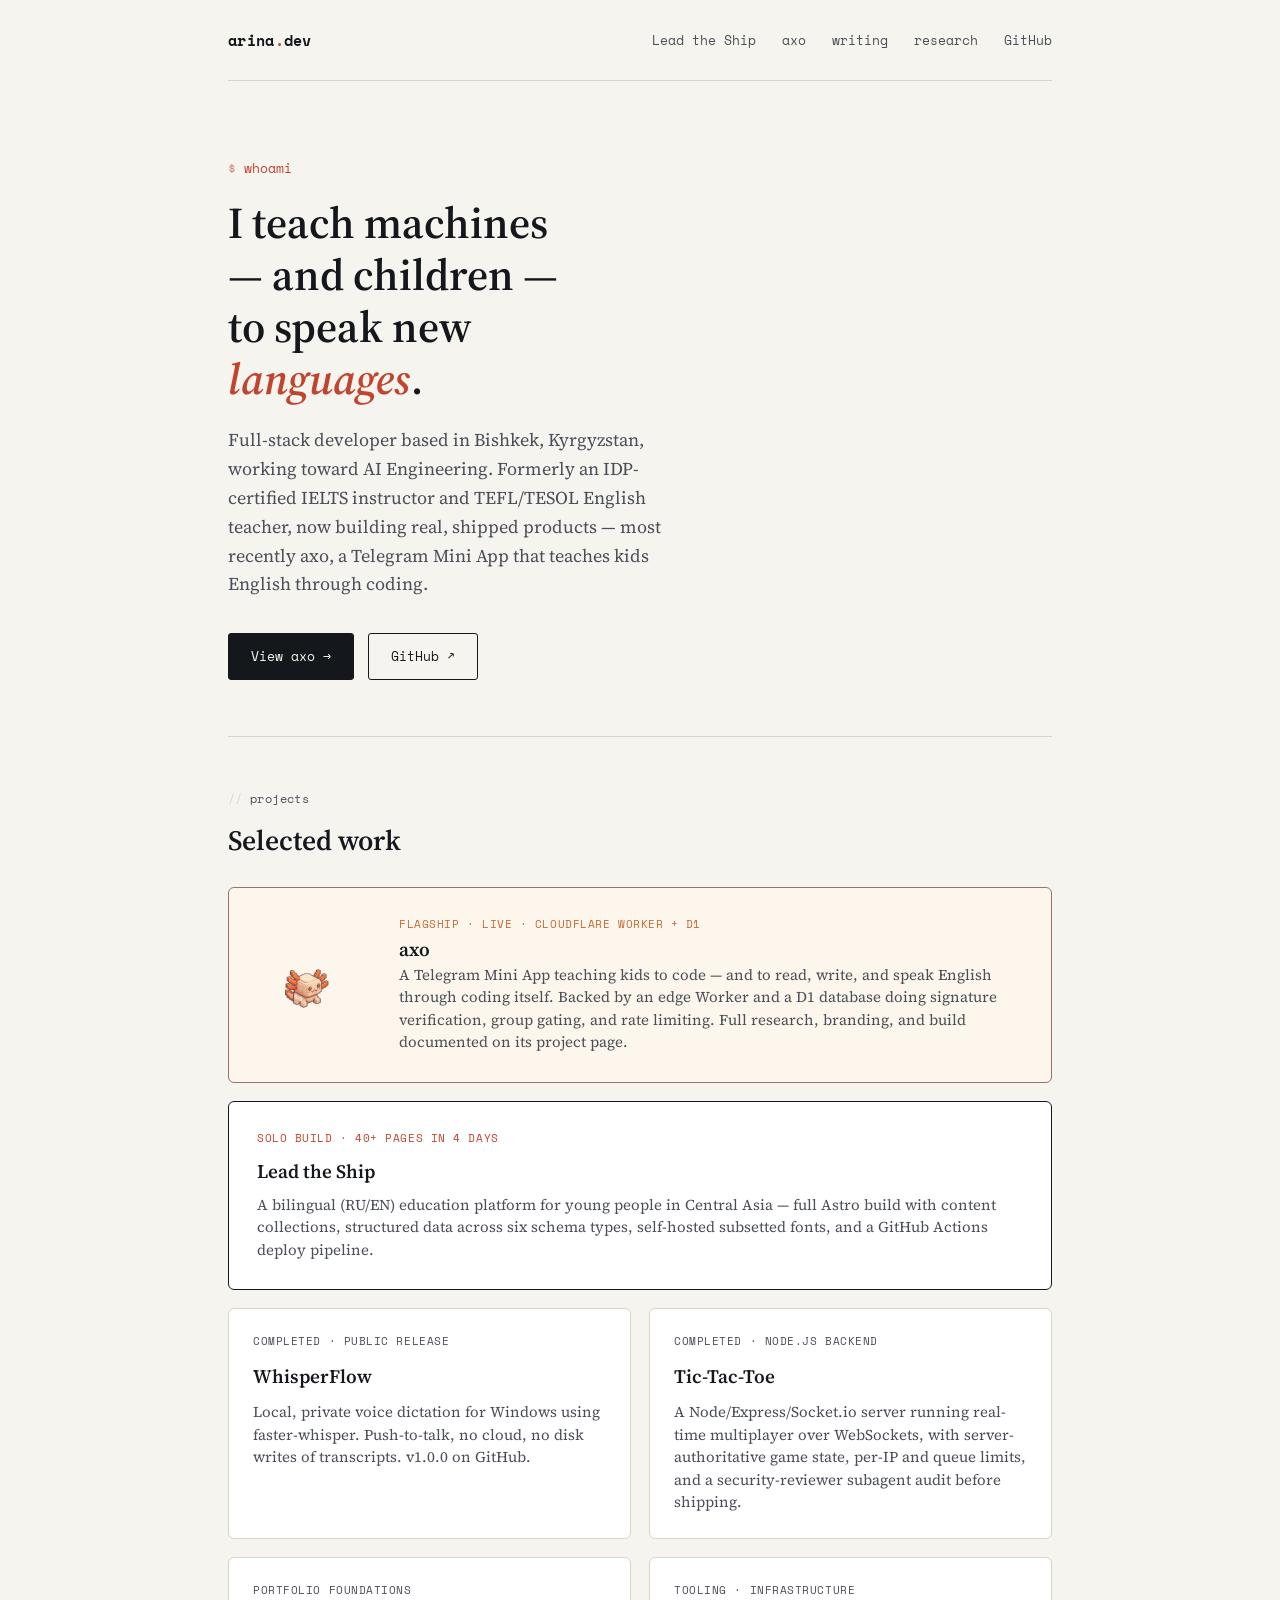
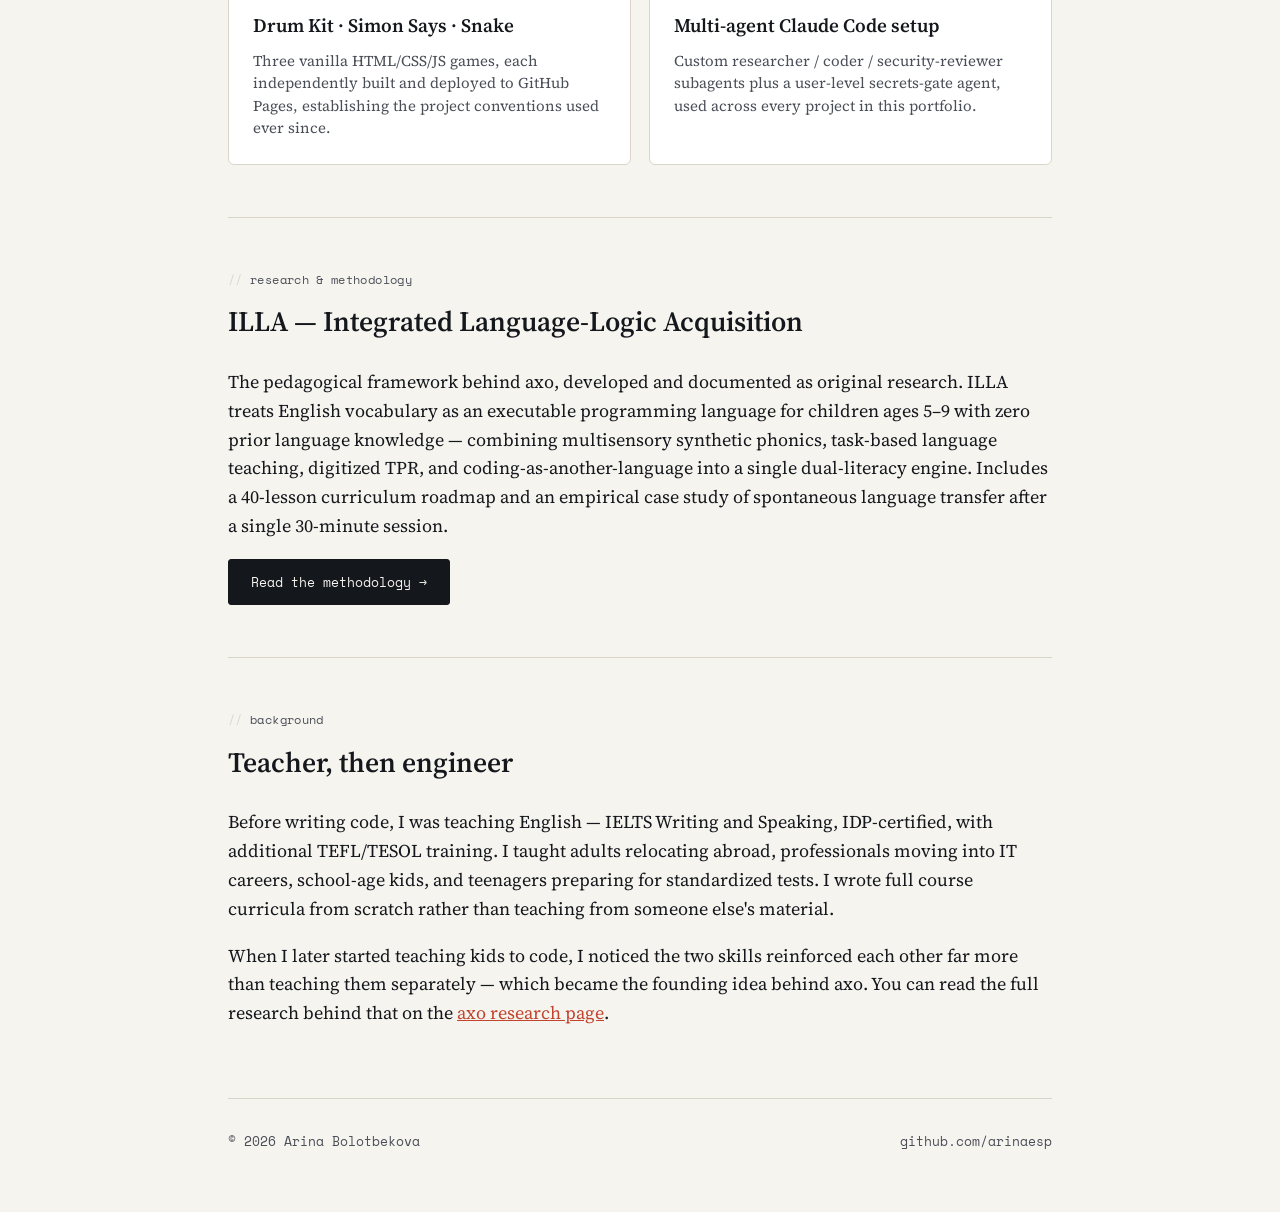
==== index.html @ 26394ae5 "Add ILLA Research & Methodology section and methodology page New methodology.html: combined ILLA fra" ====
<!DOCTYPE html>
<html lang="en">
<head>
<meta charset="UTF-8">
<meta name="viewport" content="width=device-width, initial-scale=1.0">
<title>Arina Bolotbekova — Full-Stack Developer</title>
<link rel="stylesheet" href="styles.css">
</head>
<body>

<div class="wrap">
  <nav class="nav">
    <a href="index.html" class="nav-mark">arina<span>.</span>dev</a>
    <div class="nav-links">
      <a href="leadtheship.html">Lead the Ship</a>
      <a href="axo.html">axo</a>
      <a href="writing.html">writing</a>
      <a href="methodology.html">research</a>
      <a href="https://github.com/arinaesp" target="_blank">GitHub</a>
    </div>
  </nav>

  <section class="hero">
    <div class="eyebrow">whoami</div>
    <h1>I teach machines — and children — to speak new <em>languages</em>.</h1>
    <p class="hero-sub">
      Full-stack developer based in Bishkek, Kyrgyzstan, working toward AI Engineering.
      Formerly an IDP-certified IELTS instructor and TEFL/TESOL English teacher, now building
      real, shipped products — most recently axo, a Telegram Mini App that teaches kids
      English through coding.
    </p>
    <div class="cta-row">
      <a href="axo.html" class="btn btn-primary">View axo →</a>
      <a href="https://github.com/arinaesp" target="_blank" class="btn btn-ghost">GitHub ↗</a>
    </div>
  </section>

  <section class="section">
    <div class="section-label">projects</div>
    <h2>Selected work</h2>
    <div class="grid">

      <a href="axo.html" class="card card-featured">
        <img src="assets/axo-logo.png" alt="axo mascot">
        <div>
          <div class="card-tag">Flagship · Live · Cloudflare Worker + D1</div>
          <h3>axo</h3>
          <p>A Telegram Mini App teaching kids to code — and to read, write, and speak
          English through coding itself. Backed by an edge Worker and a D1 database doing
          signature verification, group gating, and rate limiting. Full research, branding,
          and build documented on its project page.</p>
        </div>
      </a>

      <a href="leadtheship.html" class="card card-featured-alt">
        <div class="card-tag">Solo build · 40+ pages in 4 days</div>
        <h3>Lead the Ship</h3>
        <p>A bilingual (RU/EN) education platform for young people in Central Asia — full
        Astro build with content collections, structured data across six schema types,
        self-hosted subsetted fonts, and a GitHub Actions deploy pipeline.</p>
      </a>

      <a href="whisperflow.html" class="card">
        <div class="card-tag">Completed · Public release</div>
        <h3>WhisperFlow</h3>
        <p>Local, private voice dictation for Windows using faster-whisper. Push-to-talk,
        no cloud, no disk writes of transcripts. v1.0.0 on GitHub.</p>
      </a>

      <a href="tictactoe.html" class="card">
        <div class="card-tag">Completed · Node.js backend</div>
        <h3>Tic-Tac-Toe</h3>
        <p>A Node/Express/Socket.io server running real-time multiplayer over WebSockets,
        with server-authoritative game state, per-IP and queue limits, and a
        security-reviewer subagent audit before shipping.</p>
      </a>

      <a href="#" class="card">
        <div class="card-tag">Portfolio foundations</div>
        <h3>Drum Kit · Simon Says · Snake</h3>
        <p>Three vanilla HTML/CSS/JS games, each independently built and deployed to
        GitHub Pages, establishing the project conventions used ever since.</p>
      </a>

      <a href="#" class="card">
        <div class="card-tag">Tooling · Infrastructure</div>
        <h3>Multi-agent Claude Code setup</h3>
        <p>Custom researcher / coder / security-reviewer subagents plus a user-level
        secrets-gate agent, used across every project in this portfolio.</p>
      </a>

    </div>
  </section>

  <section class="section">
    <div class="section-label">research &amp; methodology</div>
    <h2>ILLA — Integrated Language-Logic Acquisition</h2>
    <p>
      The pedagogical framework behind axo, developed and documented as original
      research. ILLA treats English vocabulary as an executable programming language
      for children ages 5–9 with zero prior language knowledge — combining
      multisensory synthetic phonics, task-based language teaching, digitized TPR,
      and coding-as-another-language into a single dual-literacy engine. Includes a
      40-lesson curriculum roadmap and an empirical case study of spontaneous
      language transfer after a single 30-minute session.
    </p>
    <div class="cta-row">
      <a href="methodology.html" class="btn btn-primary">Read the methodology →</a>
    </div>
  </section>

  <section class="section">
    <div class="section-label">background</div>
    <h2>Teacher, then engineer</h2>
    <p>
      Before writing code, I was teaching English — IELTS Writing and Speaking, IDP-certified,
      with additional TEFL/TESOL training. I taught adults relocating abroad, professionals
      moving into IT careers, school-age kids, and teenagers preparing for standardized tests.
      I wrote full course curricula from scratch rather than teaching from someone else's material.
    </p>
    <p>
      When I later started teaching kids to code, I noticed the two skills reinforced each
      other far more than teaching them separately — which became the founding idea behind
      axo. You can read the full research behind that on the
      <a href="axo-research.html" style="color:var(--red-pen)">axo research page</a>.
    </p>
  </section>

  <footer>
    <span>© 2026 Arina Bolotbekova</span>
    <a href="https://github.com/arinaesp" target="_blank">github.com/arinaesp</a>
  </footer>
</div>

</body>
</html>
---- styles.css ----
@import url('https://fonts.googleapis.com/css2?family=Space+Mono:wght@400;700&family=Source+Serif+4:ital,opsz,wght@0,8..60,400;0,8..60,600;1,8..60,400&display=swap');

/* ============================================
   DESIGN TOKENS
   Portfolio shell = ink + paper + red-pen accent (developer/teacher duality)
   axo section = its own established brand (cream/brown/orange)
   ============================================ */
:root {
  --ink: #14171C;
  --ink-soft: #4A4E57;
  --paper: #F6F4EF;
  --paper-raised: #FFFFFF;
  --line: #DAD5C8;
  --red-pen: #C1442E;
  --red-pen-soft: #E8C9C2;

  --axo-cream: #FDF6EC;
  --axo-brown: #693B37;
  --axo-brown-soft: #96736E;
  --axo-orange: #F2894E;
  --axo-orange-dark: #C46A34;

  --mono: 'Space Mono', monospace;
  --serif: 'Source Serif 4', serif;

  --max-w: 880px;
}

* { box-sizing: border-box; }
html { scroll-behavior: smooth; }

body {
  margin: 0;
  background: var(--paper);
  color: var(--ink);
  font-family: var(--serif);
  font-size: 18px;
  line-height: 1.6;
  -webkit-font-smoothing: antialiased;
}

a { color: inherit; }

code {
  font-family: var(--mono);
  font-size: 0.88em;
  background: rgba(20,23,28,0.06);
  padding: 2px 6px;
  border-radius: 3px;
}
.axo-theme code { background: rgba(105,59,55,0.08); }

img { max-width: 100%; display: block; }

.wrap {
  max-width: var(--max-w);
  margin: 0 auto;
  padding: 0 28px;
}

/* ---------- NAV ---------- */
.nav {
  display: flex;
  justify-content: space-between;
  align-items: center;
  padding: 28px 0;
  border-bottom: 1px solid var(--line);
  margin-bottom: 8px;
}
.nav-mark {
  font-family: var(--mono);
  font-weight: 700;
  font-size: 15px;
  letter-spacing: 0.02em;
  text-decoration: none;
}
.nav-mark span { color: var(--red-pen); }
.nav-links {
  display: flex;
  gap: 26px;
  font-family: var(--mono);
  font-size: 13px;
}
.nav-links a { text-decoration: none; color: var(--ink-soft); }
.nav-links a:hover { color: var(--ink); }

/* ---------- EYEBROW / TERMINAL LABEL ---------- */
.eyebrow {
  font-family: var(--mono);
  font-size: 13px;
  color: var(--red-pen);
  display: inline-flex;
  align-items: center;
  gap: 8px;
  margin-bottom: 18px;
}
.eyebrow::before { content: '$'; opacity: 0.6; }

/* ---------- HERO ---------- */
.hero { padding: 64px 0 56px; }
.hero h1 {
  font-family: var(--serif);
  font-weight: 600;
  font-size: 44px;
  line-height: 1.18;
  margin: 0 0 22px;
  max-width: 15ch;
}
.hero h1 em {
  font-style: italic;
  color: var(--red-pen);
  position: relative;
}
.hero-sub {
  font-size: 18px;
  color: var(--ink-soft);
  max-width: 52ch;
  margin: 0 0 34px;
}
.cta-row { display: flex; gap: 14px; flex-wrap: wrap; }

.btn {
  font-family: var(--mono);
  font-size: 13px;
  text-decoration: none;
  padding: 12px 22px;
  border-radius: 3px;
  display: inline-block;
  border: 1px solid var(--ink);
  transition: all 0.15s ease;
}
.btn-primary { background: var(--ink); color: var(--paper); }
.btn-primary:hover { background: var(--red-pen); border-color: var(--red-pen); }
.btn-ghost { background: transparent; color: var(--ink); }
.btn-ghost:hover { border-color: var(--red-pen); color: var(--red-pen); }

/* ---------- SECTION LABEL (code-comment style) ---------- */
.section-label {
  font-family: var(--mono);
  font-size: 12px;
  color: var(--ink-soft);
  text-transform: lowercase;
  letter-spacing: 0.03em;
  margin-bottom: 10px;
}
.section-label::before { content: '// '; color: var(--line); }

.section { padding: 52px 0; border-top: 1px solid var(--line); }
.section h2 {
  font-family: var(--serif);
  font-weight: 600;
  font-size: 28px;
  margin: 0 0 24px;
}

/* ---------- PROJECT GRID ---------- */
.grid {
  display: grid;
  grid-template-columns: repeat(2, 1fr);
  gap: 18px;
}
.card {
  background: var(--paper-raised);
  border: 1px solid var(--line);
  border-radius: 6px;
  padding: 24px;
  text-decoration: none;
  color: var(--ink);
  transition: border-color 0.15s ease, transform 0.15s ease;
  display: flex;
  flex-direction: column;
  gap: 10px;
}
.card:hover { border-color: var(--red-pen); transform: translateY(-2px); }
.card-featured {
  grid-column: 1 / -1;
  background: var(--axo-cream);
  border-color: var(--axo-brown-soft);
  display: grid;
  grid-template-columns: 120px 1fr;
  gap: 22px;
  align-items: center;
  padding: 28px;
}
.card-featured:hover { border-color: var(--axo-orange); }
.card-featured img { width: 100px; }
.card-featured-alt {
  grid-column: 1 / -1;
  background: var(--paper-raised);
  border: 1px solid var(--ink);
  display: grid;
  grid-template-columns: 1fr;
  gap: 8px;
  padding: 28px;
}
.card-featured-alt:hover { border-color: var(--red-pen); }
.card-featured-alt .card-tag { color: var(--red-pen); }
.card-tag {
  font-family: var(--mono);
  font-size: 11px;
  color: var(--ink-soft);
  text-transform: uppercase;
  letter-spacing: 0.05em;
}
.card-featured .card-tag { color: var(--axo-orange-dark); }
.card h3 { margin: 0; font-size: 19px; font-weight: 600; }
.card p { margin: 0; font-size: 15px; color: var(--ink-soft); line-height: 1.5; }

/* ---------- STAT CALLOUTS ---------- */
.stats {
  display: grid;
  grid-template-columns: repeat(3, 1fr);
  gap: 16px;
  margin: 28px 0;
}
.stat {
  border-left: 2px solid var(--red-pen);
  padding-left: 14px;
}
.stat-num {
  font-family: var(--mono);
  font-size: 26px;
  font-weight: 700;
  display: block;
}
.stat-label { font-size: 14px; color: var(--ink-soft); }

/* ---------- FOOTER ---------- */
footer {
  border-top: 1px solid var(--line);
  padding: 32px 0 60px;
  font-family: var(--mono);
  font-size: 13px;
  color: var(--ink-soft);
  display: flex;
  justify-content: space-between;
}
footer a { text-decoration: none; }
footer a:hover { color: var(--red-pen); }

/* ---------- axo page theme override ---------- */
body.axo-theme {
  background: var(--axo-cream);
  color: var(--axo-brown);
}
.axo-theme .nav { border-color: var(--axo-brown-soft); }
.axo-theme .nav-links a { color: var(--axo-brown-soft); }
.axo-theme .nav-links a:hover { color: var(--axo-brown); }
.axo-theme .eyebrow { color: var(--axo-orange-dark); }
.axo-theme .hero-sub { color: var(--axo-brown-soft); }
.axo-theme .section { border-color: var(--axo-brown-soft); }
.axo-theme .btn { border-color: var(--axo-brown); }
.axo-theme .btn-primary { background: var(--axo-orange); color: #fff; border-color: var(--axo-orange-dark); }
.axo-theme .btn-primary:hover { background: var(--axo-orange-dark); }
.axo-theme .btn-ghost:hover { border-color: var(--axo-orange); color: var(--axo-orange-dark); }
.axo-theme .stat { border-color: var(--axo-orange); }
.axo-theme footer { border-color: var(--axo-brown-soft); color: var(--axo-brown-soft); }
.axo-theme footer a:hover { color: var(--axo-orange-dark); }
.axo-theme .section-label::before { color: var(--axo-brown-soft); }

.mascot-hero {
  width: 220px;
  margin: 0 auto 28px;
}

.loop-row {
  display: grid;
  grid-template-columns: repeat(3, 1fr);
  gap: 20px;
  margin: 32px 0;
}
.loop-step {
  background: var(--paper-raised);
  border: 1px solid var(--axo-brown-soft);
  border-radius: 8px;
  padding: 22px;
  text-align: center;
}
.loop-step .n {
  font-family: var(--mono);
  color: var(--axo-orange-dark);
  font-size: 13px;
  display: block;
  margin-bottom: 8px;
}
.loop-step h4 { margin: 0 0 8px; font-size: 17px; }
.loop-step p { margin: 0; font-size: 14px; color: var(--axo-brown-soft); }

.screenshot-frame {
  border: 1px solid var(--axo-brown-soft);
  border-radius: 10px;
  overflow: hidden;
  margin: 28px 0;
  box-shadow: 0 8px 24px rgba(105,59,55,0.08);
}

/* ---------- RESEARCH DOC STYLING ---------- */
.doc { font-family: var(--serif); }
.doc h2 {
  font-family: var(--serif);
  font-size: 24px;
  font-weight: 600;
  margin: 40px 0 16px;
}
.doc h3 { font-size: 18px; margin: 24px 0 10px; }
.doc p { margin: 0 0 16px; }
.doc table {
  width: 100%;
  border-collapse: collapse;
  margin: 20px 0;
  font-size: 15px;
}
.doc th, .doc td {
  text-align: left;
  padding: 10px 12px;
  border-bottom: 1px solid var(--axo-brown-soft);
}
.doc th { font-family: var(--mono); font-size: 12px; text-transform: uppercase; color: var(--axo-orange-dark); }
.pull-quote {
  border-left: 3px solid var(--axo-orange);
  padding: 4px 0 4px 22px;
  margin: 28px 0;
  font-style: italic;
  font-size: 19px;
  color: var(--axo-brown);
}
.pull-quote cite {
  display: block;
  font-family: var(--mono);
  font-style: normal;
  font-size: 12px;
  color: var(--axo-brown-soft);
  margin-top: 10px;
}
.sources {
  font-family: var(--mono);
  font-size: 13px;
  color: var(--axo-brown-soft);
  line-height: 2;
}
.founder-box {
  background: var(--paper-raised);
  border: 1px solid var(--axo-brown-soft);
  border-radius: 8px;
  padding: 26px;
  margin: 28px 0;
  display: flex;
  gap: 20px;
  align-items: flex-start;
}
.founder-box img { width: 64px; border-radius: 50%; flex-shrink: 0; }

/* ---------- RESPONSIVE ---------- */
@media (max-width: 640px) {
  .hero h1 { font-size: 32px; }
  .grid { grid-template-columns: 1fr; }
  .card-featured { grid-template-columns: 1fr; text-align: center; }
  .card-featured img { margin: 0 auto; }
  .stats { grid-template-columns: 1fr; }
  .loop-row { grid-template-columns: 1fr; }
  .founder-box { flex-direction: column; }
}
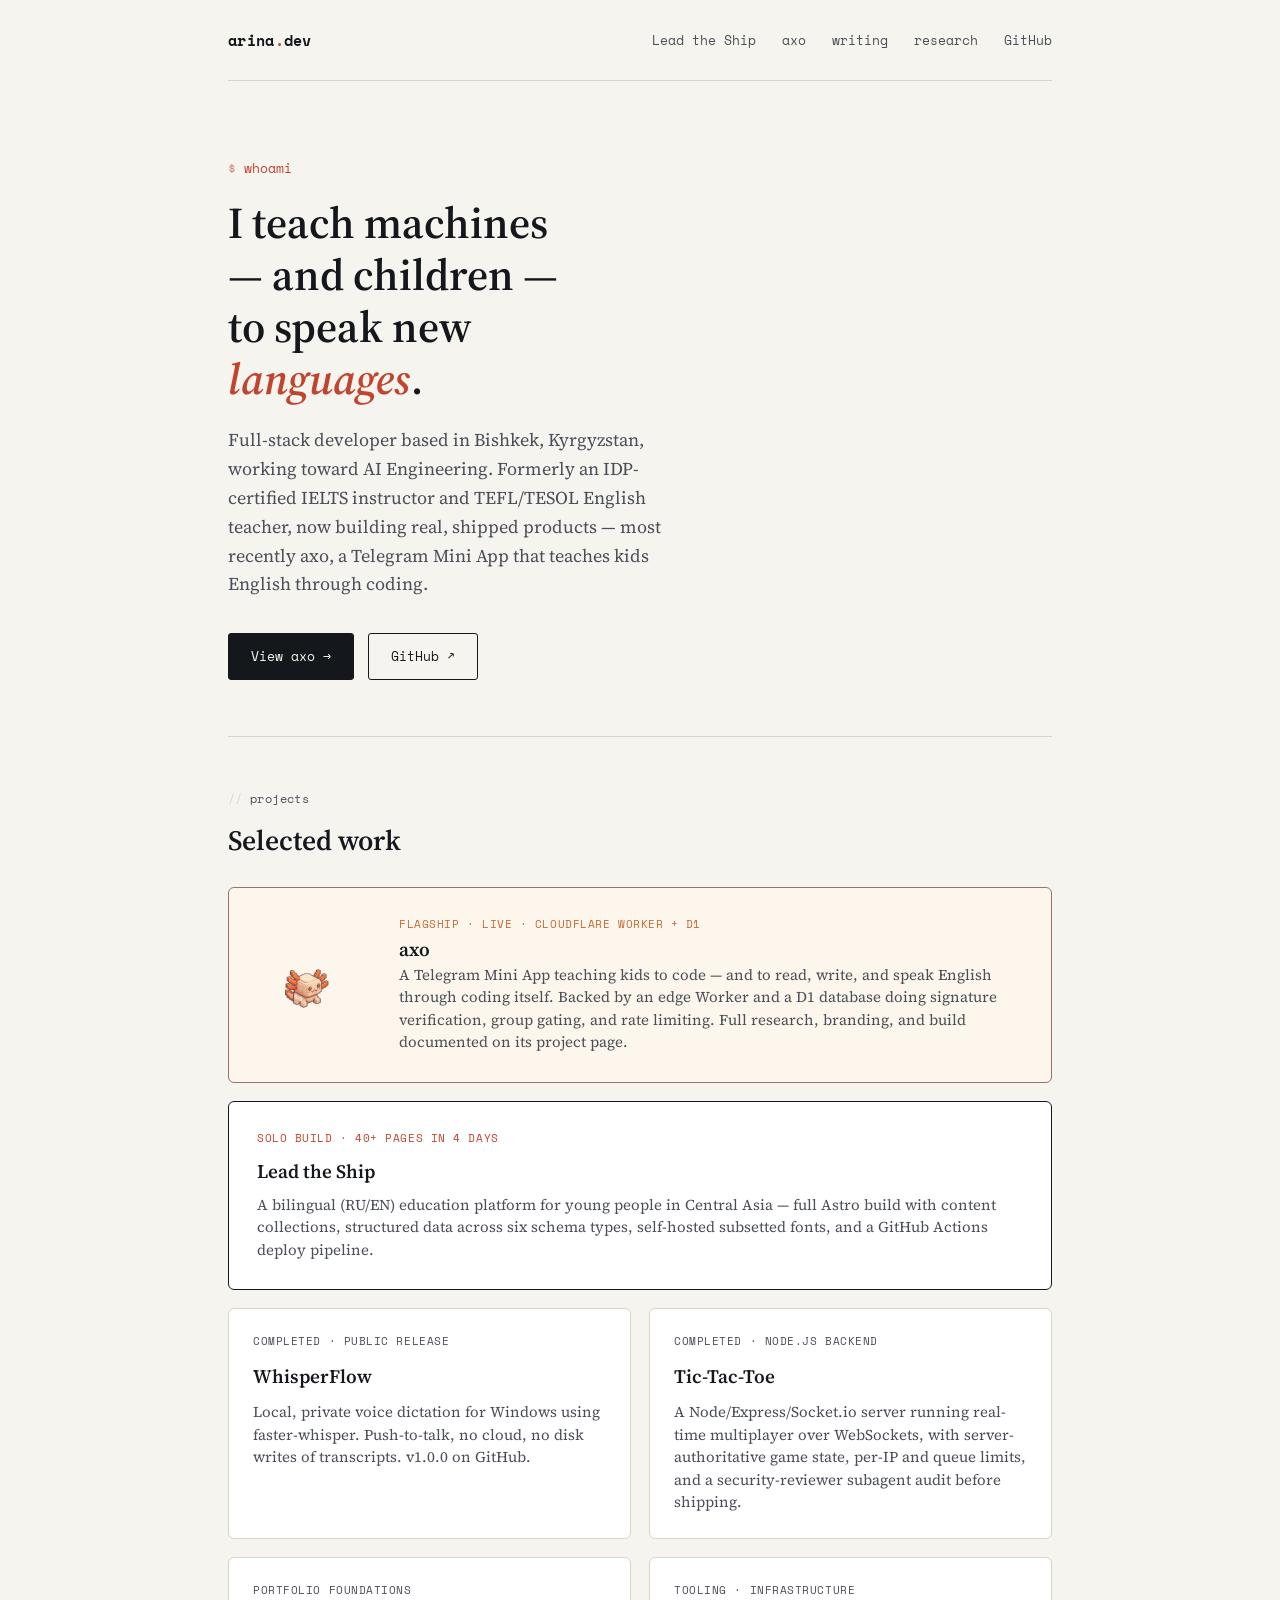
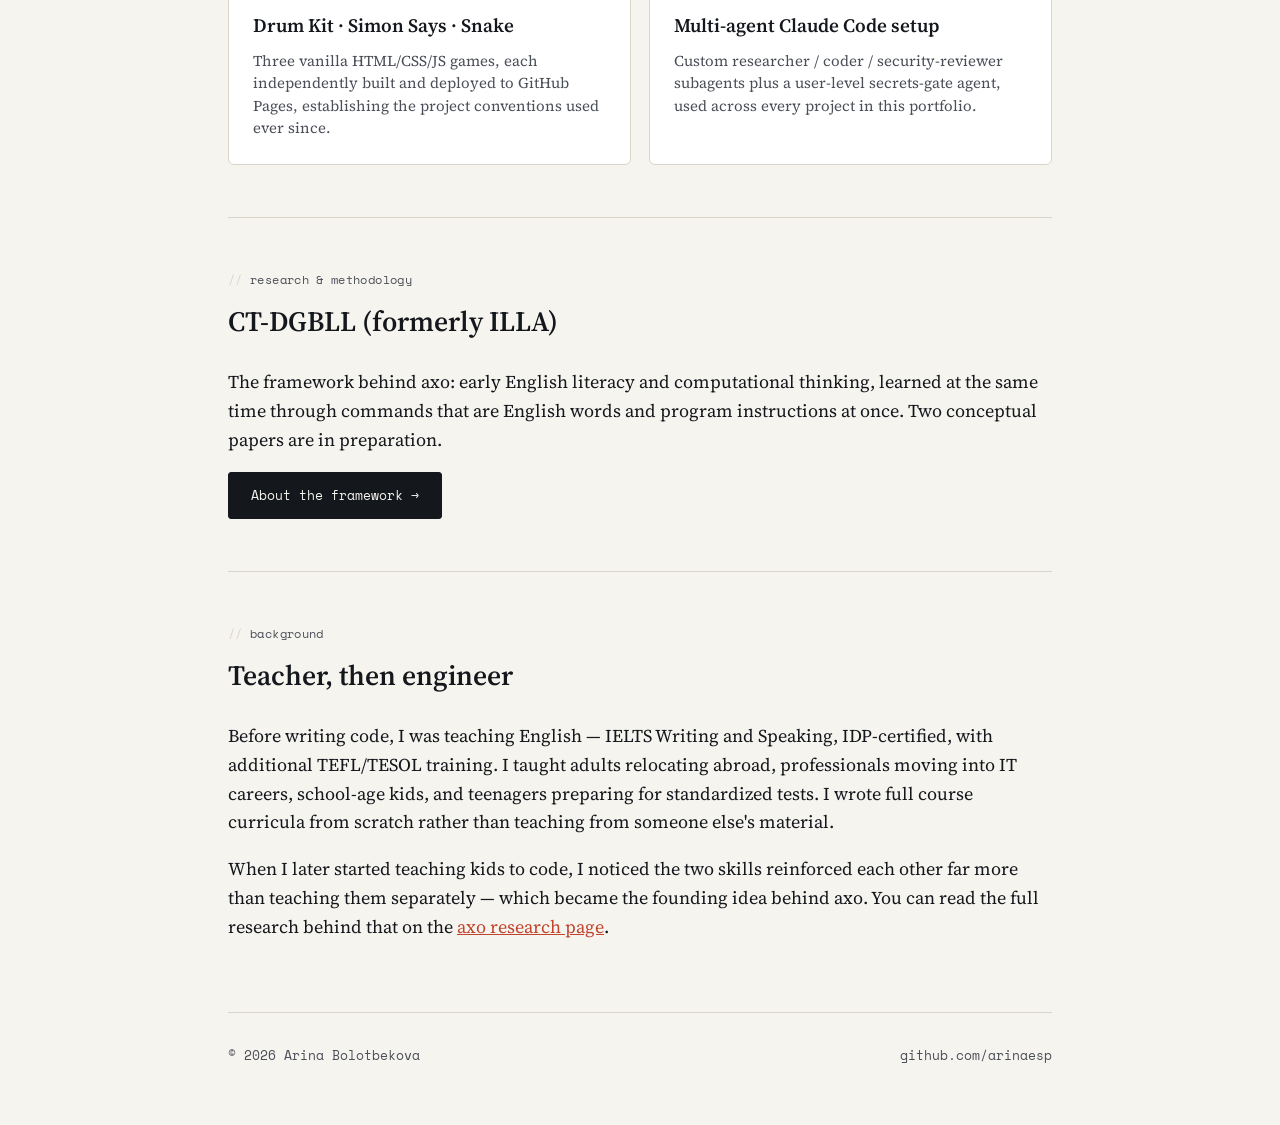
==== commit 9fab64c1: "Rename ILLA to CT-DGBLL and correct stale portfolio claims methodology.html becomes a short note: IL" ====
--- a/index.html
+++ b/index.html
@@ -94,18 +94,14 @@
 
   <section class="section">
     <div class="section-label">research &amp; methodology</div>
-    <h2>ILLA — Integrated Language-Logic Acquisition</h2>
+    <h2>CT-DGBLL (formerly ILLA)</h2>
     <p>
-      The pedagogical framework behind axo, developed and documented as original
-      research. ILLA treats English vocabulary as an executable programming language
-      for children ages 5–9 with zero prior language knowledge — combining
-      multisensory synthetic phonics, task-based language teaching, digitized TPR,
-      and coding-as-another-language into a single dual-literacy engine. Includes a
-      40-lesson curriculum roadmap and an empirical case study of spontaneous
-      language transfer after a single 30-minute session.
+      The framework behind axo: early English literacy and computational thinking,
+      learned at the same time through commands that are English words and program
+      instructions at once. Two conceptual papers are in preparation.
     </p>
     <div class="cta-row">
-      <a href="methodology.html" class="btn btn-primary">Read the methodology →</a>
+      <a href="methodology.html" class="btn btn-primary">About the framework →</a>
     </div>
   </section>
 
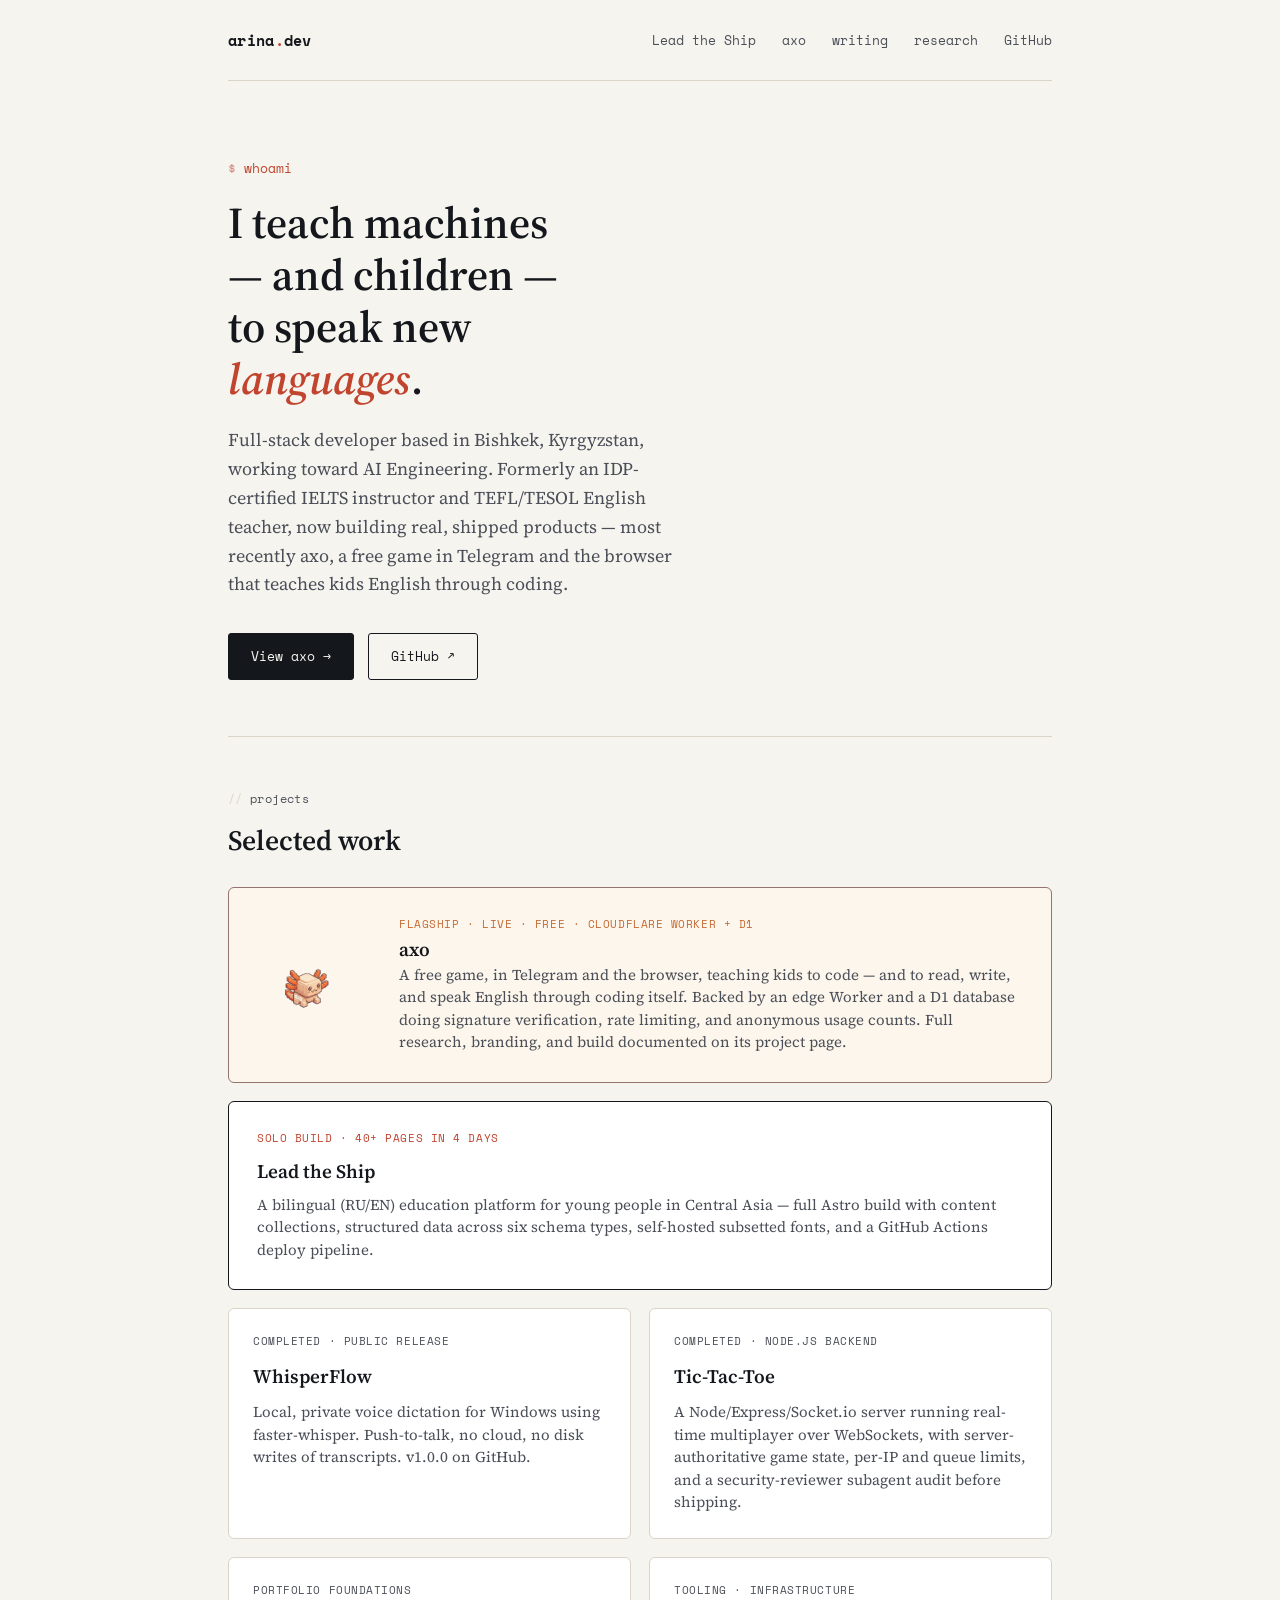
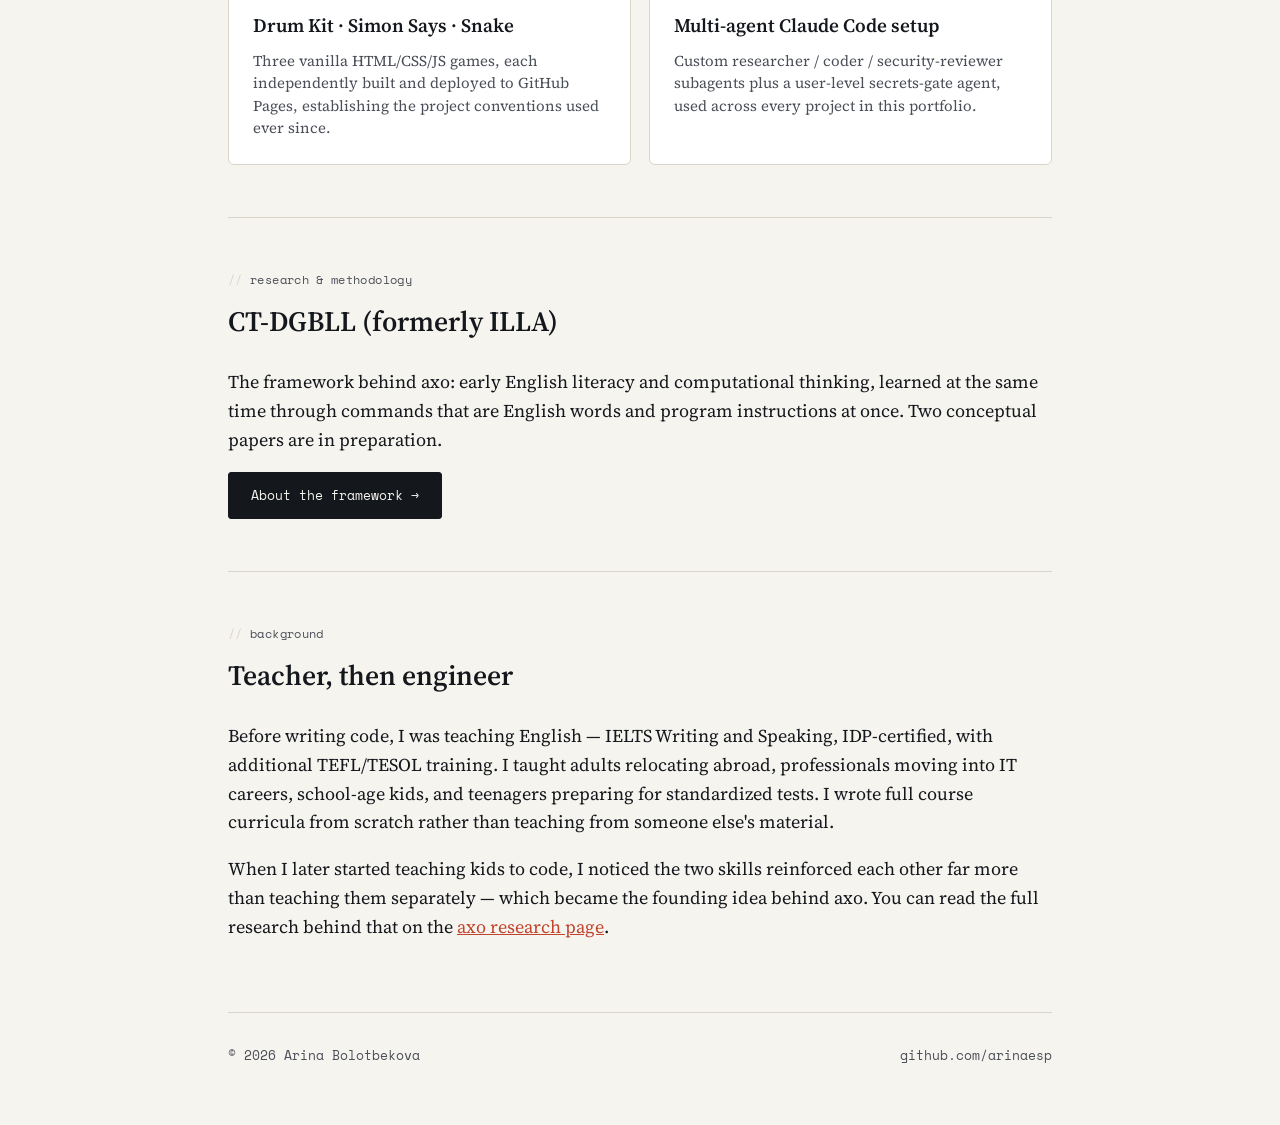
==== commit de9e6650: "Describe axo as free in Telegram and the browser; drop stale auth claims axo went free on 2026-09-24" ====
--- a/index.html
+++ b/index.html
@@ -26,8 +26,8 @@
     <p class="hero-sub">
       Full-stack developer based in Bishkek, Kyrgyzstan, working toward AI Engineering.
       Formerly an IDP-certified IELTS instructor and TEFL/TESOL English teacher, now building
-      real, shipped products — most recently axo, a Telegram Mini App that teaches kids
-      English through coding.
+      real, shipped products — most recently axo, a free game in Telegram and the browser that
+      teaches kids English through coding.
     </p>
     <div class="cta-row">
       <a href="axo.html" class="btn btn-primary">View axo →</a>
@@ -43,11 +43,11 @@
       <a href="axo.html" class="card card-featured">
         <img src="assets/axo-logo.png" alt="axo mascot">
         <div>
-          <div class="card-tag">Flagship · Live · Cloudflare Worker + D1</div>
+          <div class="card-tag">Flagship · Live · Free · Cloudflare Worker + D1</div>
           <h3>axo</h3>
-          <p>A Telegram Mini App teaching kids to code — and to read, write, and speak
-          English through coding itself. Backed by an edge Worker and a D1 database doing
-          signature verification, group gating, and rate limiting. Full research, branding,
+          <p>A free game, in Telegram and the browser, teaching kids to code — and to read, write,
+          and speak English through coding itself. Backed by an edge Worker and a D1 database doing
+          signature verification, rate limiting, and anonymous usage counts. Full research, branding,
           and build documented on its project page.</p>
         </div>
       </a>
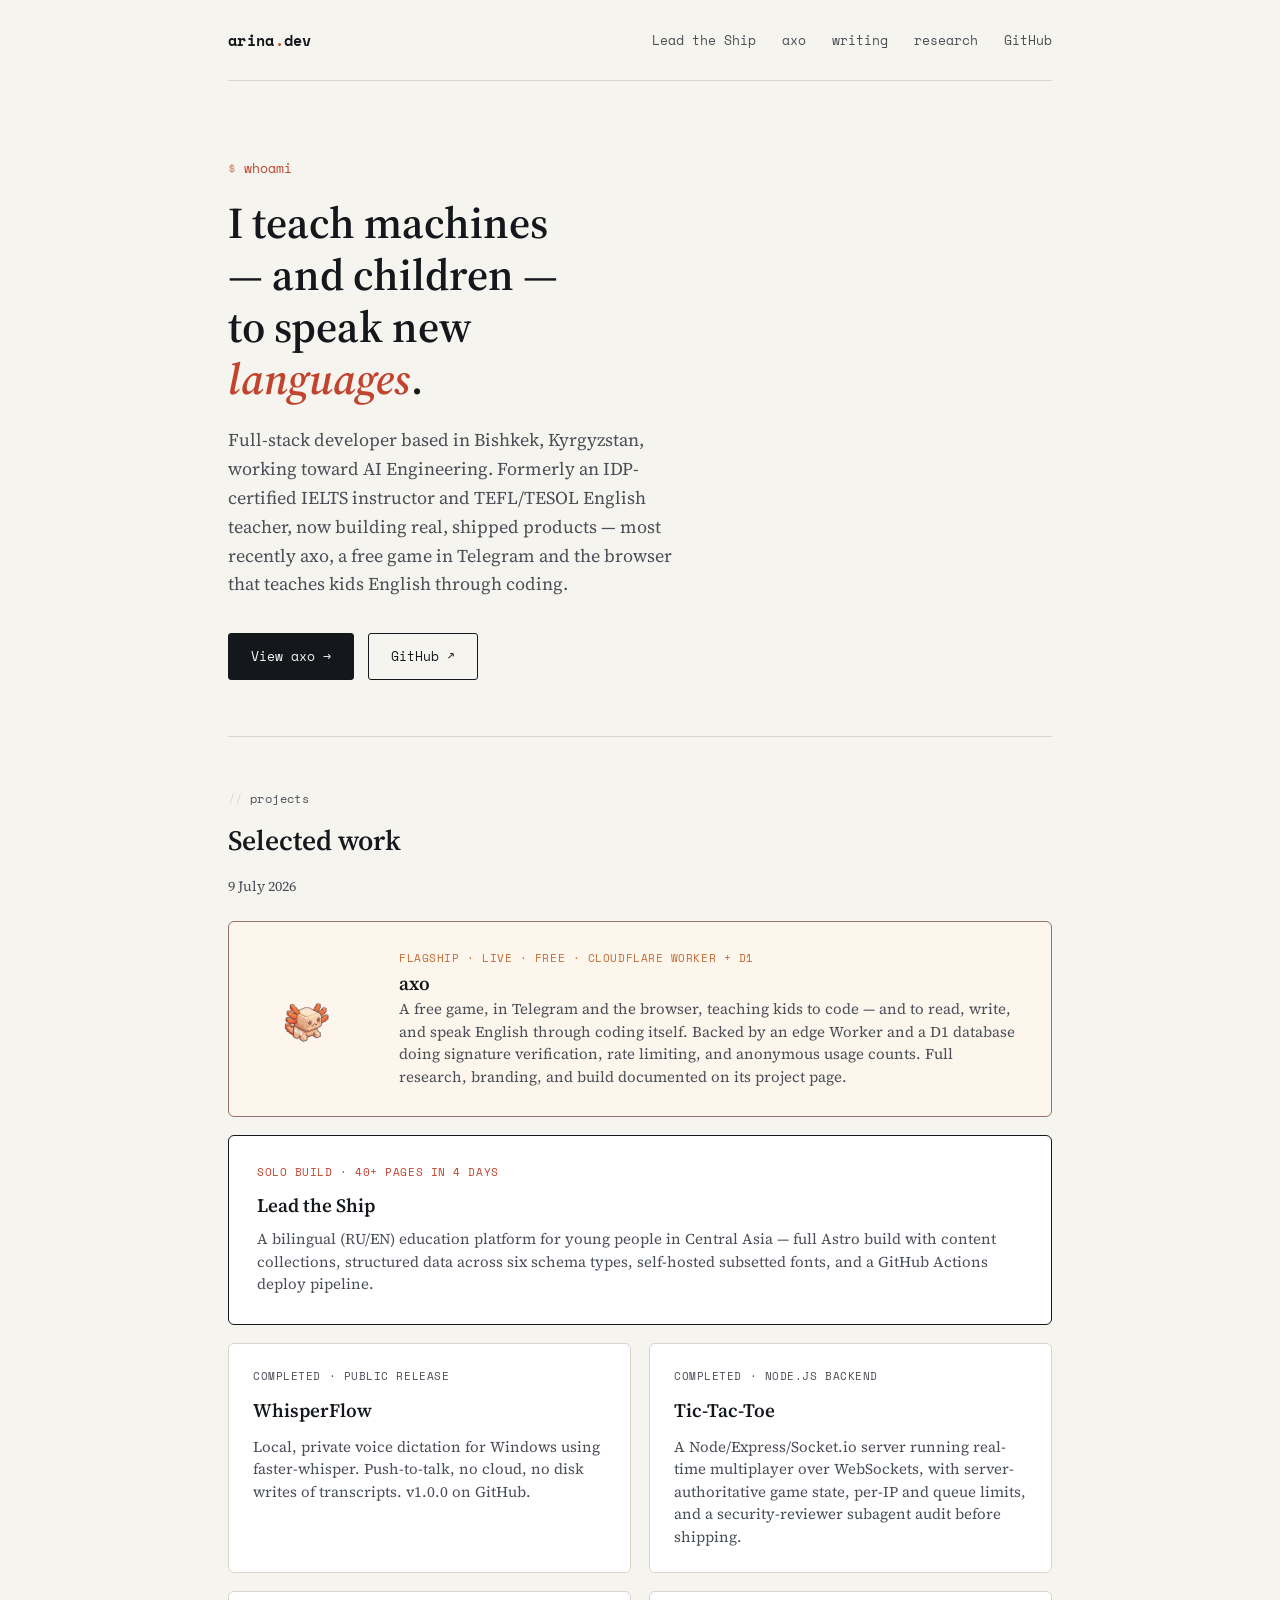
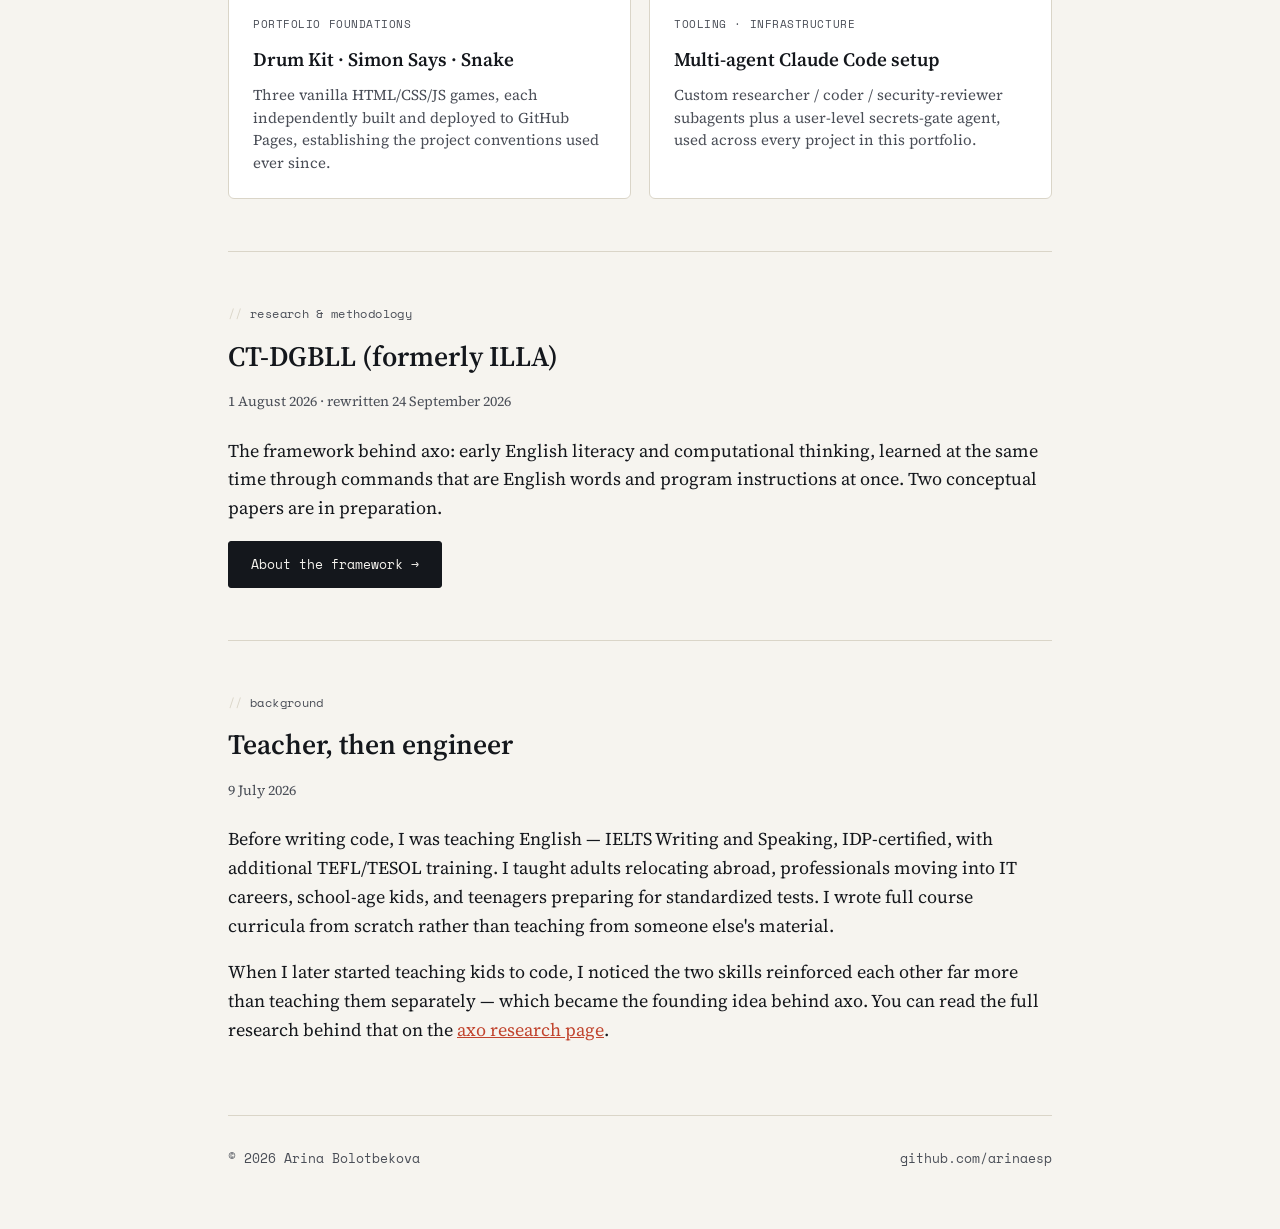
==== commit c1143fcc: "Date every page and section by when it was first published Each h1/h2 gets a small date line under i" ====
--- a/index.html
+++ b/index.html
@@ -38,6 +38,7 @@
   <section class="section">
     <div class="section-label">projects</div>
     <h2>Selected work</h2>
+    <p class="pub-date"><time datetime="2026-07-09">9 July 2026</time></p>
     <div class="grid">
 
       <a href="axo.html" class="card card-featured">
@@ -95,6 +96,7 @@
   <section class="section">
     <div class="section-label">research &amp; methodology</div>
     <h2>CT-DGBLL (formerly ILLA)</h2>
+    <p class="pub-date"><time datetime="2026-08-01">1 August 2026</time> · rewritten <time datetime="2026-09-24">24 September 2026</time></p>
     <p>
       The framework behind axo: early English literacy and computational thinking,
       learned at the same time through commands that are English words and program
@@ -108,6 +110,7 @@
   <section class="section">
     <div class="section-label">background</div>
     <h2>Teacher, then engineer</h2>
+    <p class="pub-date"><time datetime="2026-07-09">9 July 2026</time></p>
     <p>
       Before writing code, I was teaching English — IELTS Writing and Speaking, IDP-certified,
       with additional TEFL/TESOL training. I taught adults relocating abroad, professionals
--- a/styles.css
+++ b/styles.css
@@ -151,6 +151,17 @@
   font-weight: 600;
   font-size: 28px;
   margin: 0 0 24px;
+}
+
+/* ---------- PUBLICATION DATE (under a heading) ---------- */
+/* .doc p would otherwise win on margin. Serif, not mono: mono spreads
+   "9 July 2026" too wide. Alignment is inherited, so a date sits left under
+   a section heading and centred under a centred hero title. */
+.pub-date, .doc .pub-date {
+  font-family: var(--serif);
+  font-size: 14px;
+  color: var(--ink-soft);
+  margin: -12px 0 24px;
 }
 
 /* ---------- PROJECT GRID ---------- */
@@ -257,6 +268,7 @@
 .axo-theme footer { border-color: var(--axo-brown-soft); color: var(--axo-brown-soft); }
 .axo-theme footer a:hover { color: var(--axo-orange-dark); }
 .axo-theme .section-label::before { color: var(--axo-brown-soft); }
+.axo-theme .pub-date { color: var(--axo-brown-soft); }
 
 .mascot-hero {
   width: 220px;
@@ -269,6 +281,7 @@
   gap: 20px;
   margin: 32px 0;
 }
+.loop-row--two { grid-template-columns: repeat(2, 1fr); }
 .loop-step {
   background: var(--paper-raised);
   border: 1px solid var(--axo-brown-soft);
@@ -357,6 +370,6 @@
   .card-featured { grid-template-columns: 1fr; text-align: center; }
   .card-featured img { margin: 0 auto; }
   .stats { grid-template-columns: 1fr; }
-  .loop-row { grid-template-columns: 1fr; }
+  .loop-row, .loop-row--two { grid-template-columns: 1fr; }
   .founder-box { flex-direction: column; }
 }
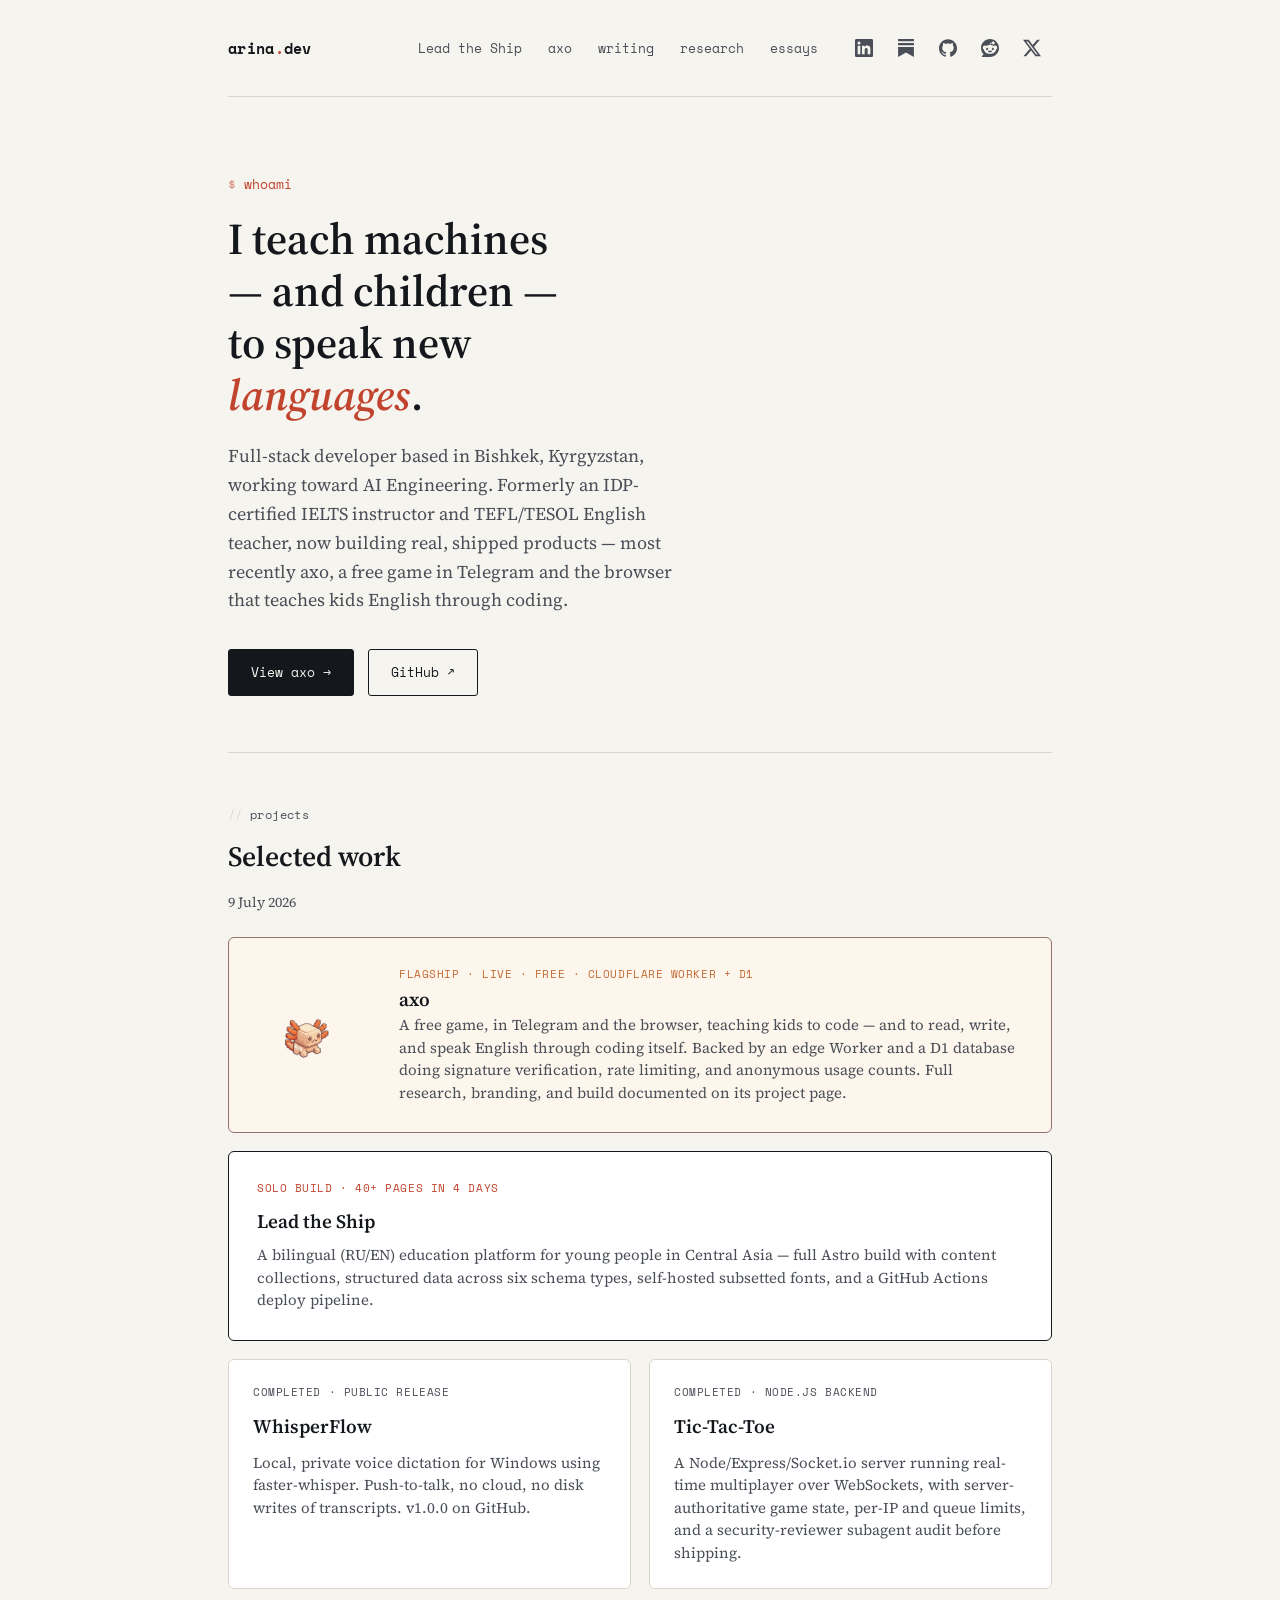
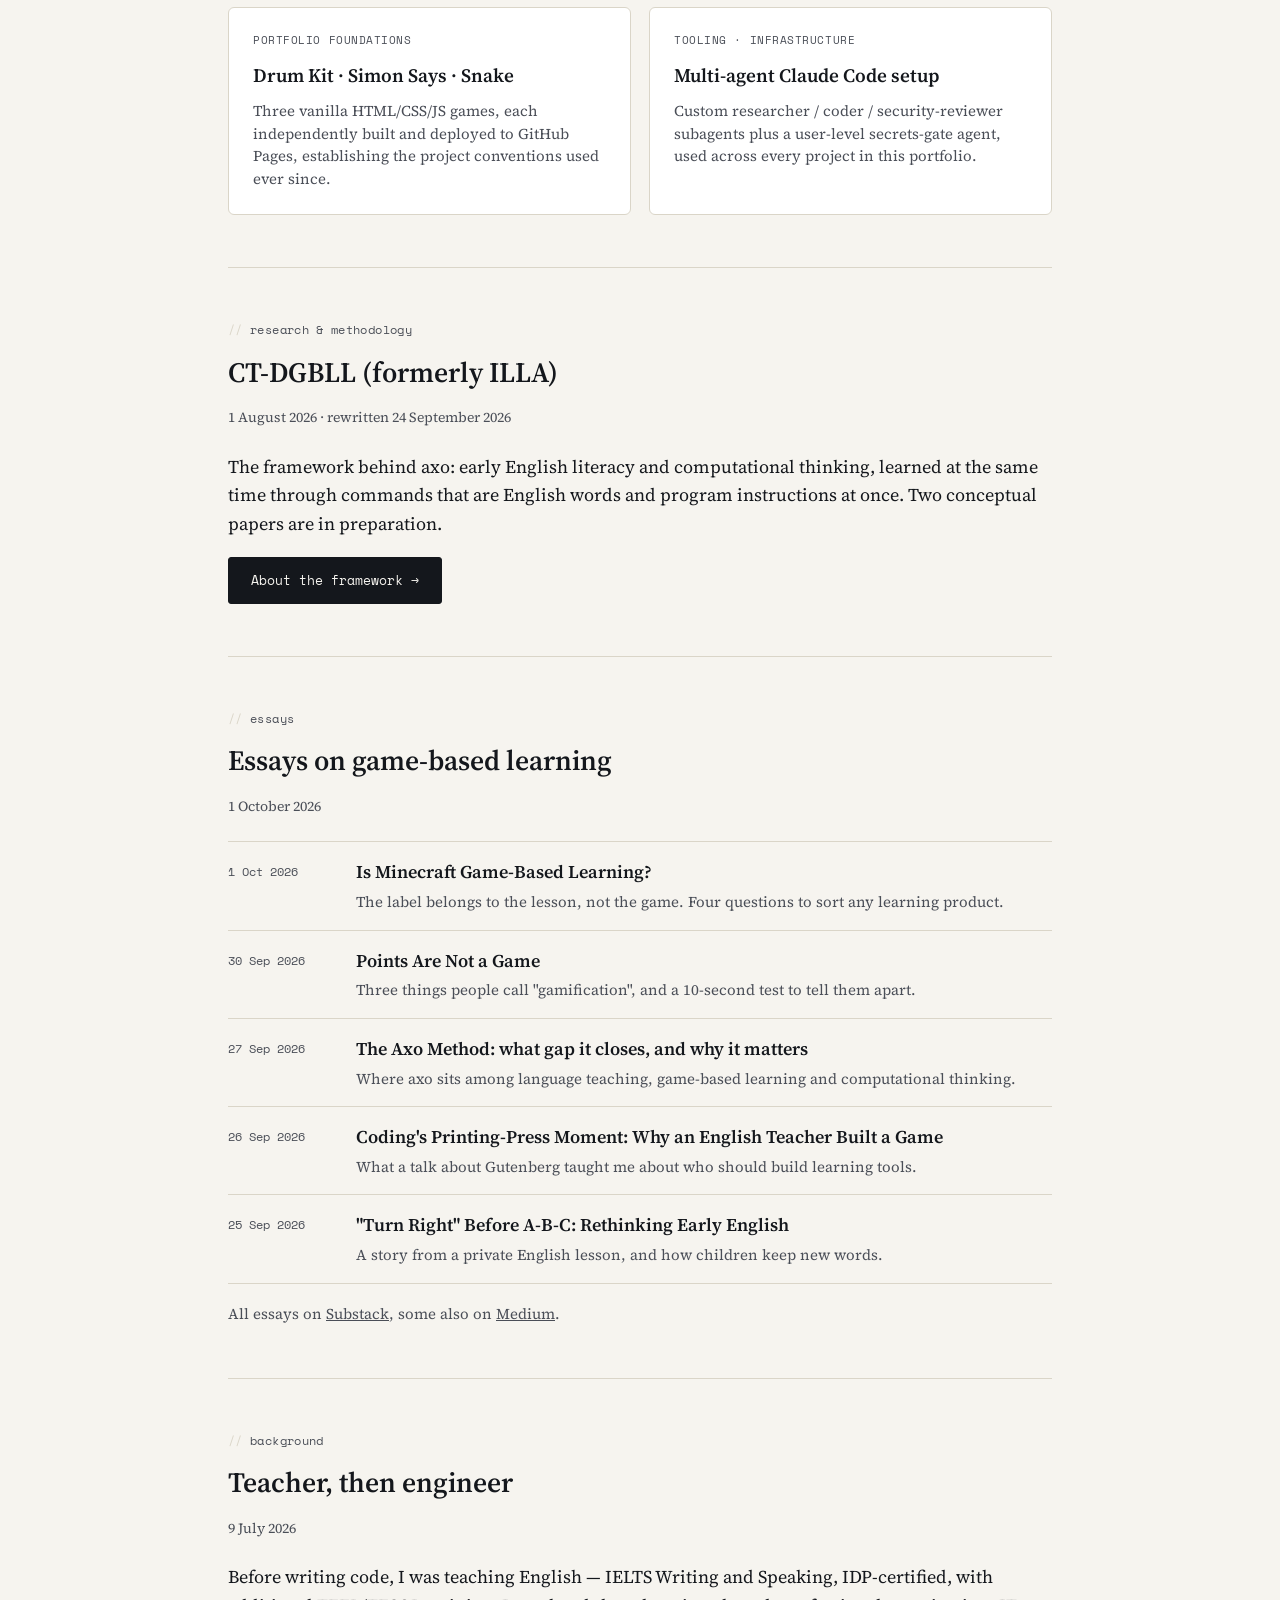
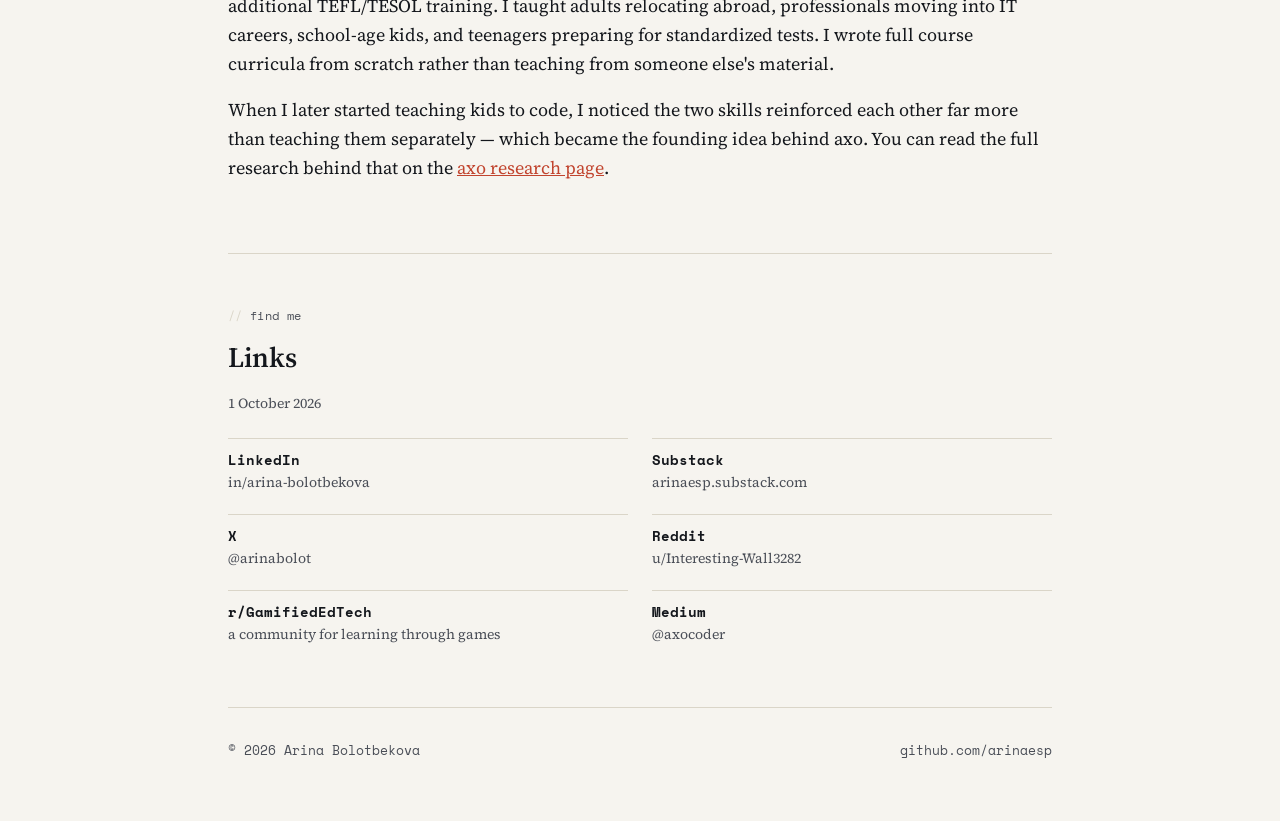
==== commit 174259e1: "Add essays, links and social icons to the home page Five Substack essays with dates, a Links section" ====
--- a/index.html
+++ b/index.html
@@ -16,7 +16,14 @@
       <a href="axo.html">axo</a>
       <a href="writing.html">writing</a>
       <a href="methodology.html">research</a>
-      <a href="https://github.com/arinaesp" target="_blank">GitHub</a>
+      <a href="#essays">essays</a>
+    </div>
+    <div class="nav-social" role="group" aria-label="Find me">
+      <a href="https://www.linkedin.com/in/arina-bolotbekova" aria-label="LinkedIn" title="LinkedIn" rel="noopener" target="_blank"><svg viewBox="0 0 24 24" aria-hidden="true"><path d="M20.447 20.452h-3.554v-5.569c0-1.328-.027-3.037-1.852-3.037-1.853 0-2.136 1.445-2.136 2.939v5.667H9.351V9h3.414v1.561h.046c.477-.9 1.637-1.85 3.37-1.85 3.601 0 4.267 2.37 4.267 4.455v6.286zM5.337 7.433a2.062 2.062 0 1 1 0-4.125 2.062 2.062 0 0 1 0 4.125zm1.782 13.019H3.555V9h3.564v11.452zM22.225 0H1.771C.792 0 0 .774 0 1.729v20.542C0 23.227.792 24 1.771 24h20.451C23.2 24 24 23.227 24 22.271V1.729C24 .774 23.2 0 22.222 0h.003z"/></svg></a>
+      <a href="https://arinaesp.substack.com" aria-label="Substack" title="Substack" rel="noopener" target="_blank"><svg viewBox="0 0 24 24" aria-hidden="true"><path d="M22.539 8.242H1.46V5.406h21.08v2.836zM1.46 10.812V24L12 18.11 22.54 24V10.812H1.46zM22.54 0H1.46v2.836h21.08V0z"/></svg></a>
+      <a href="https://github.com/arinaesp" aria-label="GitHub" title="GitHub" rel="noopener" target="_blank"><svg viewBox="0 0 24 24" aria-hidden="true"><path d="M12 .297c-6.63 0-12 5.373-12 12 0 5.303 3.438 9.8 8.205 11.385.6.113.82-.258.82-.577 0-.285-.01-1.04-.015-2.04-3.338.724-4.042-1.61-4.042-1.61C4.422 18.07 3.633 17.7 3.633 17.7c-1.087-.744.084-.729.084-.729 1.205.084 1.838 1.236 1.838 1.236 1.07 1.835 2.809 1.305 3.495.998.108-.776.417-1.305.76-1.605-2.665-.3-5.466-1.332-5.466-5.93 0-1.31.465-2.38 1.235-3.22-.135-.303-.54-1.523.105-3.176 0 0 1.005-.322 3.3 1.23.96-.267 1.98-.399 3-.405 1.02.006 2.04.138 3 .405 2.28-1.552 3.285-1.23 3.285-1.23.645 1.653.24 2.873.12 3.176.765.84 1.23 1.91 1.23 3.22 0 4.61-2.805 5.625-5.475 5.92.42.36.81 1.096.81 2.22 0 1.606-.015 2.896-.015 3.286 0 .315.21.69.825.57C20.565 22.092 24 17.592 24 12.297c0-6.627-5.373-12-12-12"/></svg></a>
+      <a href="https://www.reddit.com/user/Interesting-Wall3282" aria-label="Reddit" title="Reddit" rel="noopener" target="_blank"><svg viewBox="0 0 24 24" aria-hidden="true"><path d="M12 0C5.373 0 0 5.373 0 12c0 3.314 1.343 6.314 3.515 8.485l-2.286 2.286C.775 23.225 1.097 24 1.738 24H12c6.627 0 12-5.373 12-12S18.627 0 12 0Zm4.388 3.199c1.104 0 1.999.895 1.999 1.999 0 1.105-.895 2-1.999 2-.946 0-1.739-.657-1.947-1.539v.002c-1.147.162-2.032 1.15-2.032 2.341v.007c1.776.067 3.4.567 4.686 1.363.473-.363 1.064-.58 1.707-.58 1.547 0 2.802 1.254 2.802 2.802 0 1.117-.655 2.081-1.601 2.531-.088 3.256-3.637 5.876-7.997 5.876-4.361 0-7.905-2.617-7.998-5.87-.954-.447-1.614-1.415-1.614-2.538 0-1.548 1.255-2.802 2.803-2.802.645 0 1.239.218 1.712.585 1.275-.79 2.881-1.291 4.64-1.365v-.01c0-1.663 1.263-3.034 2.88-3.207.188-.911.993-1.595 1.959-1.595Zm-8.085 8.376c-.784 0-1.459.78-1.506 1.797-.047 1.016.64 1.429 1.426 1.429.786 0 1.371-.369 1.418-1.385.047-1.017-.553-1.841-1.338-1.841Zm7.406 0c-.786 0-1.385.824-1.338 1.841.047 1.017.634 1.385 1.418 1.385.785 0 1.473-.413 1.426-1.429-.046-1.017-.721-1.797-1.506-1.797Zm-3.703 4.013c-.974 0-1.907.048-2.77.135-.147.015-.241.168-.183.305.483 1.154 1.622 1.964 2.953 1.964 1.33 0 2.47-.81 2.953-1.964.057-.137-.037-.29-.184-.305-.863-.087-1.795-.135-2.769-.135Z"/></svg></a>
+      <a href="https://x.com/arinabolot" aria-label="X" title="X" rel="noopener" target="_blank"><svg viewBox="0 0 24 24" aria-hidden="true"><path d="M18.901 1.153h3.68l-8.04 9.19L24 22.846h-7.406l-5.8-7.584-6.638 7.584H.474l8.6-9.83L0 1.154h7.594l5.243 6.932ZM17.61 20.644h2.039L6.486 3.24H4.298Z"/></svg></a>
     </div>
   </nav>
 
@@ -105,6 +112,50 @@
     <div class="cta-row">
       <a href="methodology.html" class="btn btn-primary">About the framework →</a>
     </div>
+  </section>
+
+  <section class="section" id="essays">
+    <div class="section-label">essays</div>
+    <h2>Essays on game-based learning</h2>
+    <p class="pub-date"><time datetime="2026-10-01">1 October 2026</time></p>
+    <ul class="essay-list">
+      <li>
+        <time datetime="2026-10-01">1 Oct 2026</time>
+        <div>
+          <a href="https://arinaesp.substack.com/p/is-minecraft-game-based-learning" target="_blank">Is Minecraft Game-Based Learning?</a>
+          <p>The label belongs to the lesson, not the game. Four questions to sort any learning product.</p>
+        </div>
+      </li>
+      <li>
+        <time datetime="2026-09-30">30 Sep 2026</time>
+        <div>
+          <a href="https://arinaesp.substack.com/p/points-are-not-a-game" target="_blank">Points Are Not a Game</a>
+          <p>Three things people call "gamification", and a 10-second test to tell them apart.</p>
+        </div>
+      </li>
+      <li>
+        <time datetime="2026-09-27">27 Sep 2026</time>
+        <div>
+          <a href="https://arinaesp.substack.com/p/the-axo-method-what-gap-it-closes" target="_blank">The Axo Method: what gap it closes, and why it matters</a>
+          <p>Where axo sits among language teaching, game-based learning and computational thinking.</p>
+        </div>
+      </li>
+      <li>
+        <time datetime="2026-09-26">26 Sep 2026</time>
+        <div>
+          <a href="https://arinaesp.substack.com/p/codings-printing-press-moment-why" target="_blank">Coding's Printing-Press Moment: Why an English Teacher Built a Game</a>
+          <p>What a talk about Gutenberg taught me about who should build learning tools.</p>
+        </div>
+      </li>
+      <li>
+        <time datetime="2026-09-25">25 Sep 2026</time>
+        <div>
+          <a href="https://arinaesp.substack.com/p/turn-right-before-a-b-c-rethinking" target="_blank">"Turn Right" Before A-B-C: Rethinking Early English</a>
+          <p>A story from a private English lesson, and how children keep new words.</p>
+        </div>
+      </li>
+    </ul>
+    <p class="essay-also">All essays on <a href="https://arinaesp.substack.com" target="_blank">Substack</a>, some also on <a href="https://medium.com/@axocoder" target="_blank">Medium</a>.</p>
   </section>
 
   <section class="section">
@@ -125,6 +176,20 @@
     </p>
   </section>
 
+  <section class="section" id="links">
+    <div class="section-label">find me</div>
+    <h2>Links</h2>
+    <p class="pub-date"><time datetime="2026-10-01">1 October 2026</time></p>
+    <ul class="link-list">
+      <li><a href="https://www.linkedin.com/in/arina-bolotbekova" target="_blank">LinkedIn</a><span>in/arina-bolotbekova</span></li>
+      <li><a href="https://arinaesp.substack.com" target="_blank">Substack</a><span>arinaesp.substack.com</span></li>
+      <li><a href="https://x.com/arinabolot" target="_blank">X</a><span>@arinabolot</span></li>
+      <li><a href="https://www.reddit.com/user/Interesting-Wall3282" target="_blank">Reddit</a><span>u/Interesting-Wall3282</span></li>
+      <li><a href="https://www.reddit.com/r/GamifiedEdTech/" target="_blank">r/GamifiedEdTech</a><span>a community for learning through games</span></li>
+      <li><a href="https://medium.com/@axocoder" target="_blank">Medium</a><span>@axocoder</span></li>
+    </ul>
+  </section>
+
   <footer>
     <span>© 2026 Arina Bolotbekova</span>
     <a href="https://github.com/arinaesp" target="_blank">github.com/arinaesp</a>
--- a/styles.css
+++ b/styles.css
@@ -83,6 +83,12 @@
 }
 .nav-links a { text-decoration: none; color: var(--ink-soft); }
 .nav-links a:hover { color: var(--ink); }
+.nav { flex-wrap: wrap; gap: 12px 26px; }
+.nav-links { flex-wrap: wrap; gap: 8px 26px; margin-left: auto; }
+.nav-social { display: flex; gap: 2px; }
+.nav-social a { display: inline-flex; align-items: center; justify-content: center; width: 40px; height: 40px; border-radius: 6px; color: var(--ink-soft); }
+.nav-social a:hover, .nav-social a:focus-visible { color: var(--red-pen); background: rgba(193, 68, 46, 0.08); }
+.nav-social svg { width: 18px; height: 18px; fill: currentColor; }
 
 /* ---------- EYEBROW / TERMINAL LABEL ---------- */
 .eyebrow {
@@ -363,6 +369,38 @@
 }
 .founder-box img { width: 64px; border-radius: 50%; flex-shrink: 0; }
 
+/* ---------- ESSAYS + LINKS (index) ---------- */
+.essay-list, .link-list { list-style: none; margin: 0; padding: 0; }
+.essay-list li {
+  display: grid;
+  grid-template-columns: 110px 1fr;
+  gap: 18px;
+  padding: 16px 0;
+  border-top: 1px solid var(--line);
+}
+.essay-list li:last-child { border-bottom: 1px solid var(--line); }
+.essay-list time {
+  font-family: var(--mono);
+  font-size: 12px;
+  color: var(--ink-soft);
+  padding-top: 4px;
+}
+.essay-list a { font-weight: 600; text-decoration: none; }
+.essay-list a:hover { color: var(--red-pen); }
+.essay-list p { margin: 4px 0 0; font-size: 15px; color: var(--ink-soft); line-height: 1.5; }
+.essay-also { font-size: 15px; color: var(--ink-soft); margin: 18px 0 0; }
+.essay-also a:hover { color: var(--red-pen); }
+
+.link-list {
+  display: grid;
+  grid-template-columns: repeat(2, 1fr);
+  gap: 10px 24px;
+}
+.link-list li { display: flex; flex-direction: column; padding: 10px 0; border-top: 1px solid var(--line); }
+.link-list a { font-family: var(--mono); font-size: 14px; font-weight: 700; text-decoration: none; }
+.link-list a:hover { color: var(--red-pen); }
+.link-list span { font-size: 14px; color: var(--ink-soft); }
+
 /* ---------- RESPONSIVE ---------- */
 @media (max-width: 640px) {
   .hero h1 { font-size: 32px; }
@@ -372,4 +410,6 @@
   .stats { grid-template-columns: 1fr; }
   .loop-row, .loop-row--two { grid-template-columns: 1fr; }
   .founder-box { flex-direction: column; }
-}
+  .essay-list li { grid-template-columns: 1fr; gap: 4px; }
+  .link-list { grid-template-columns: 1fr; }
+}
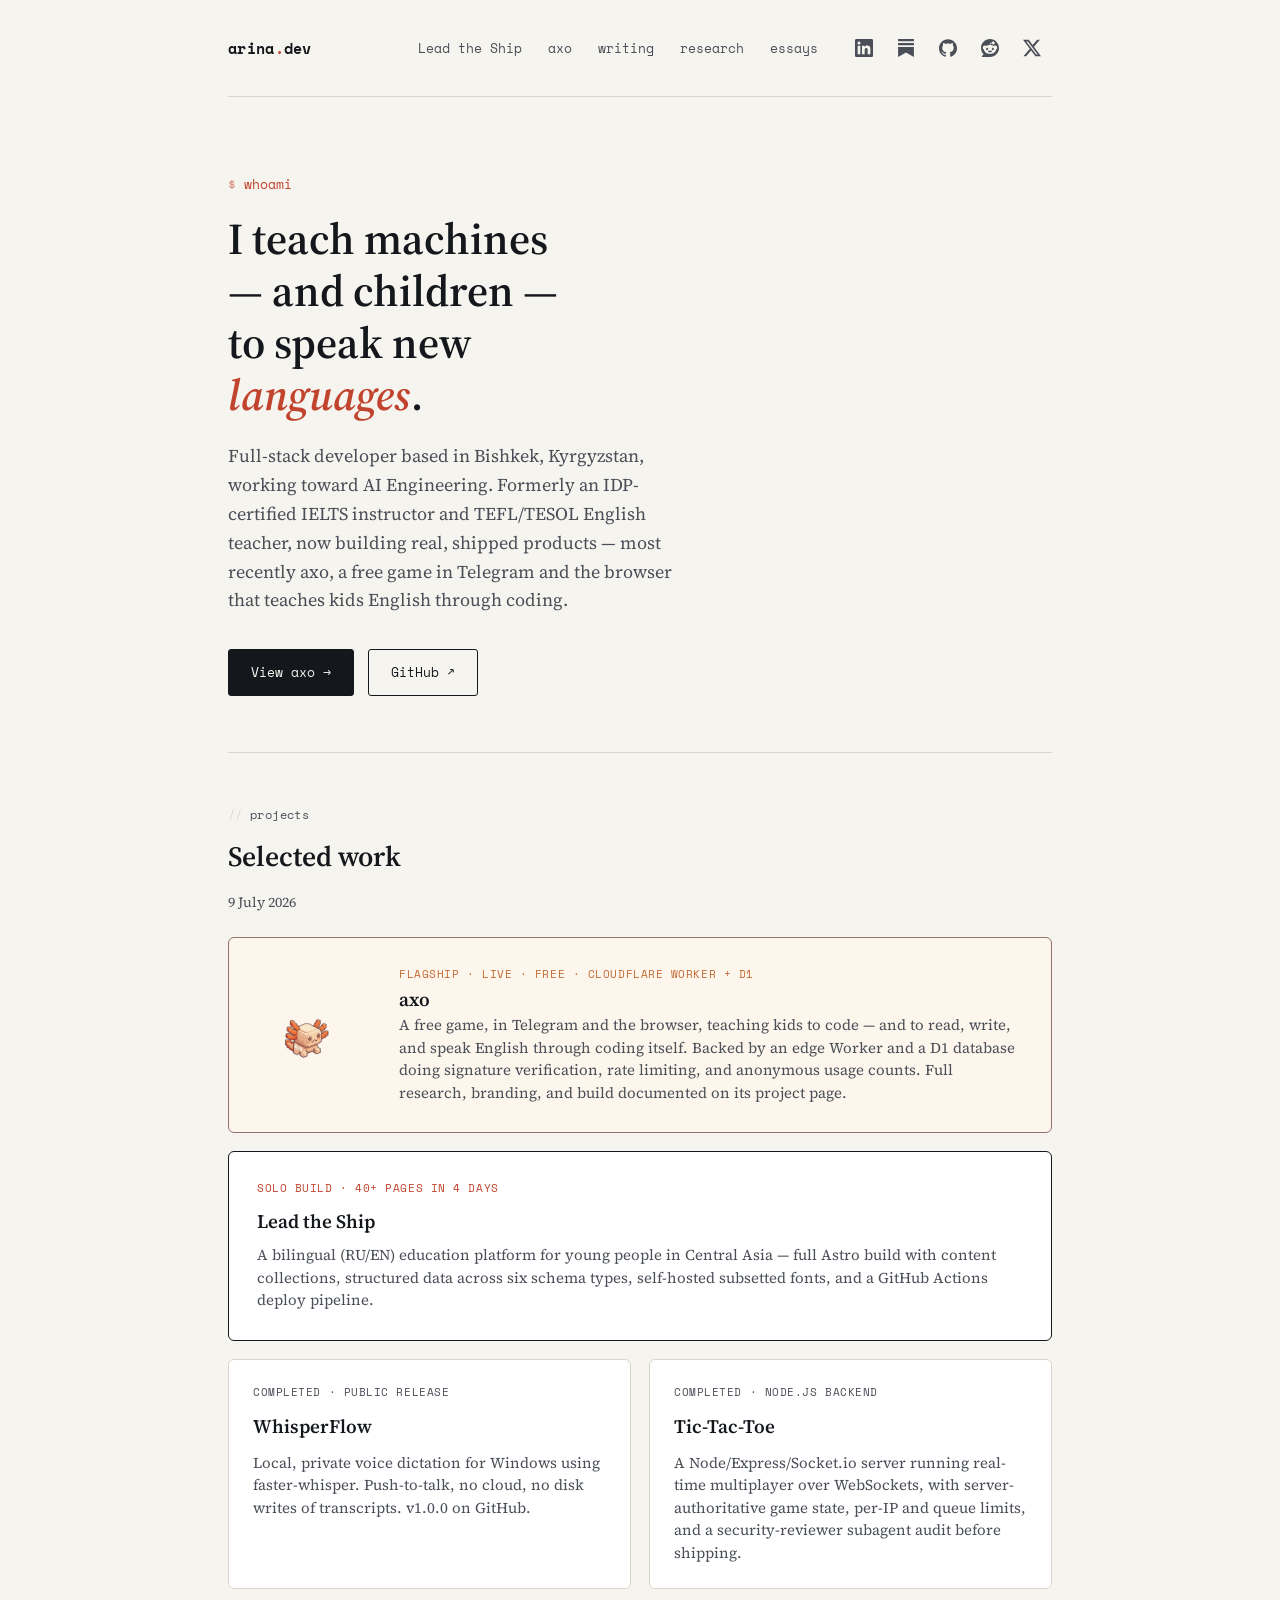
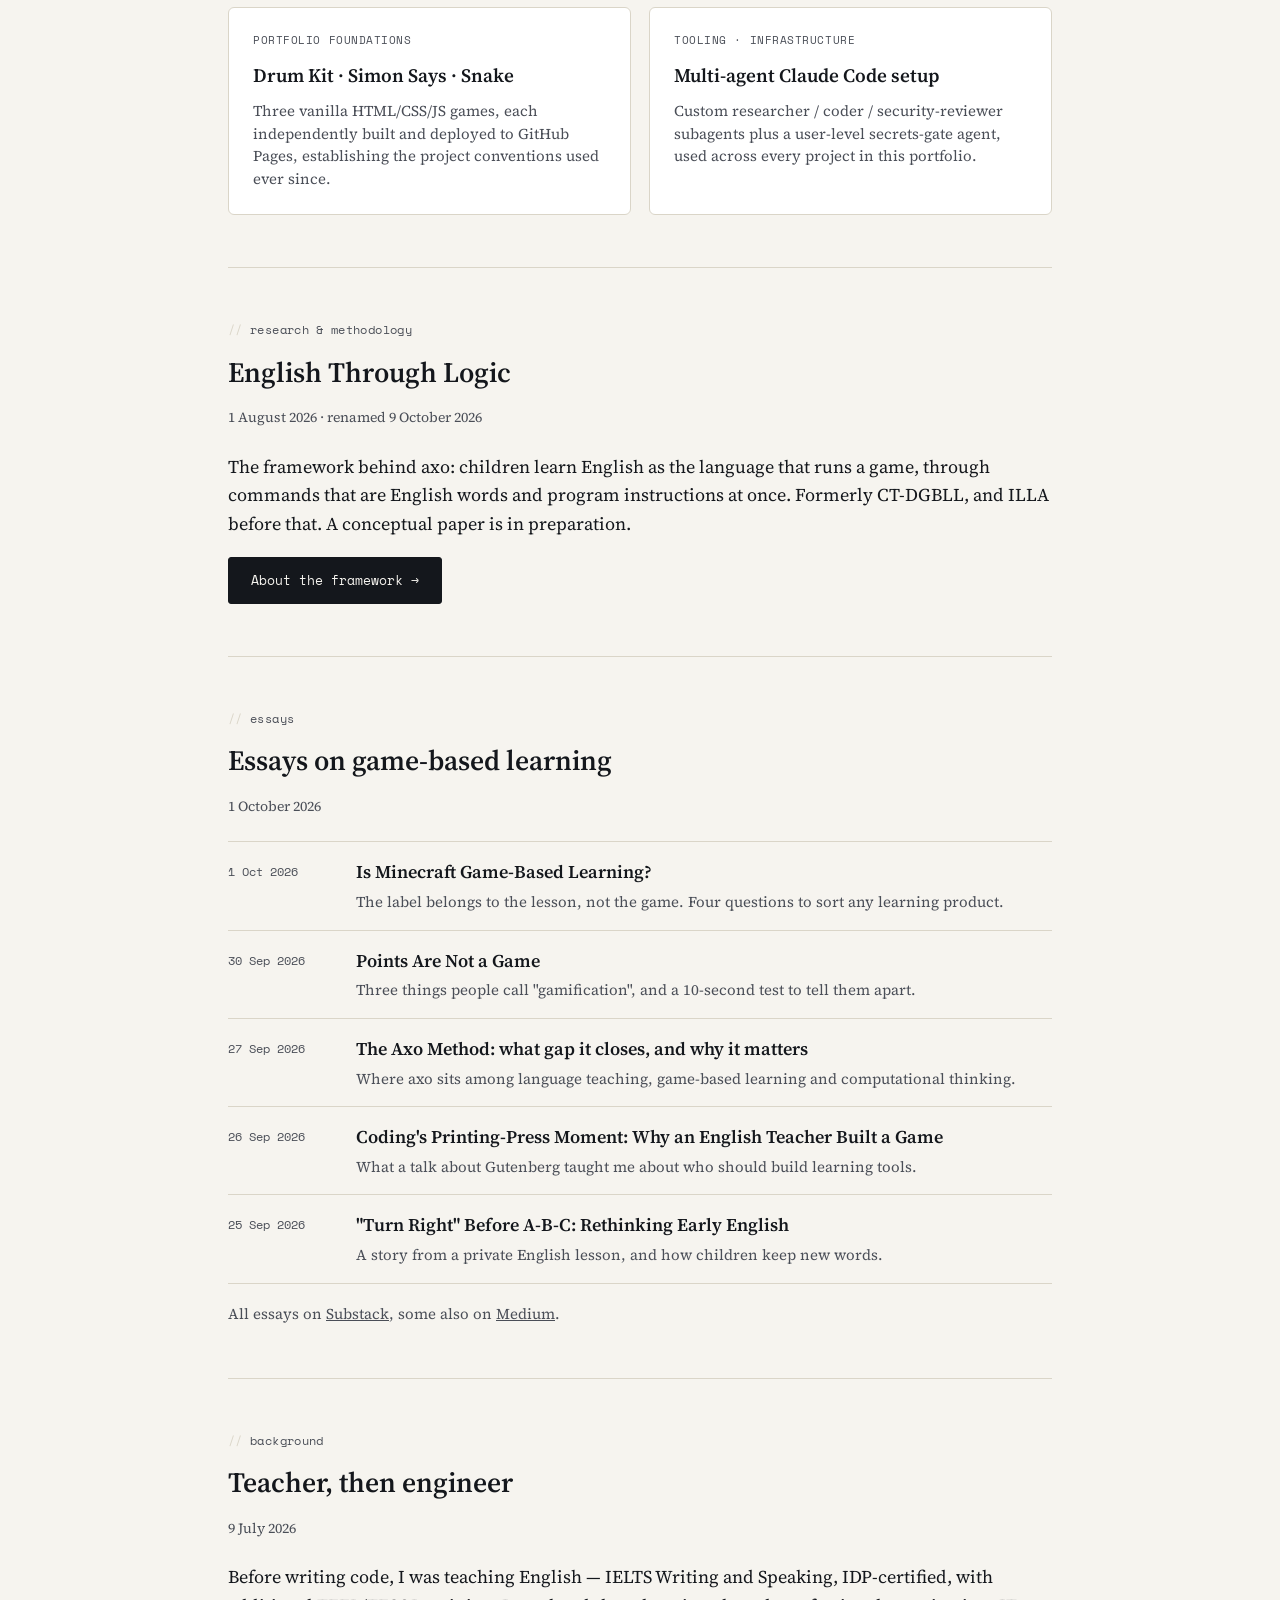
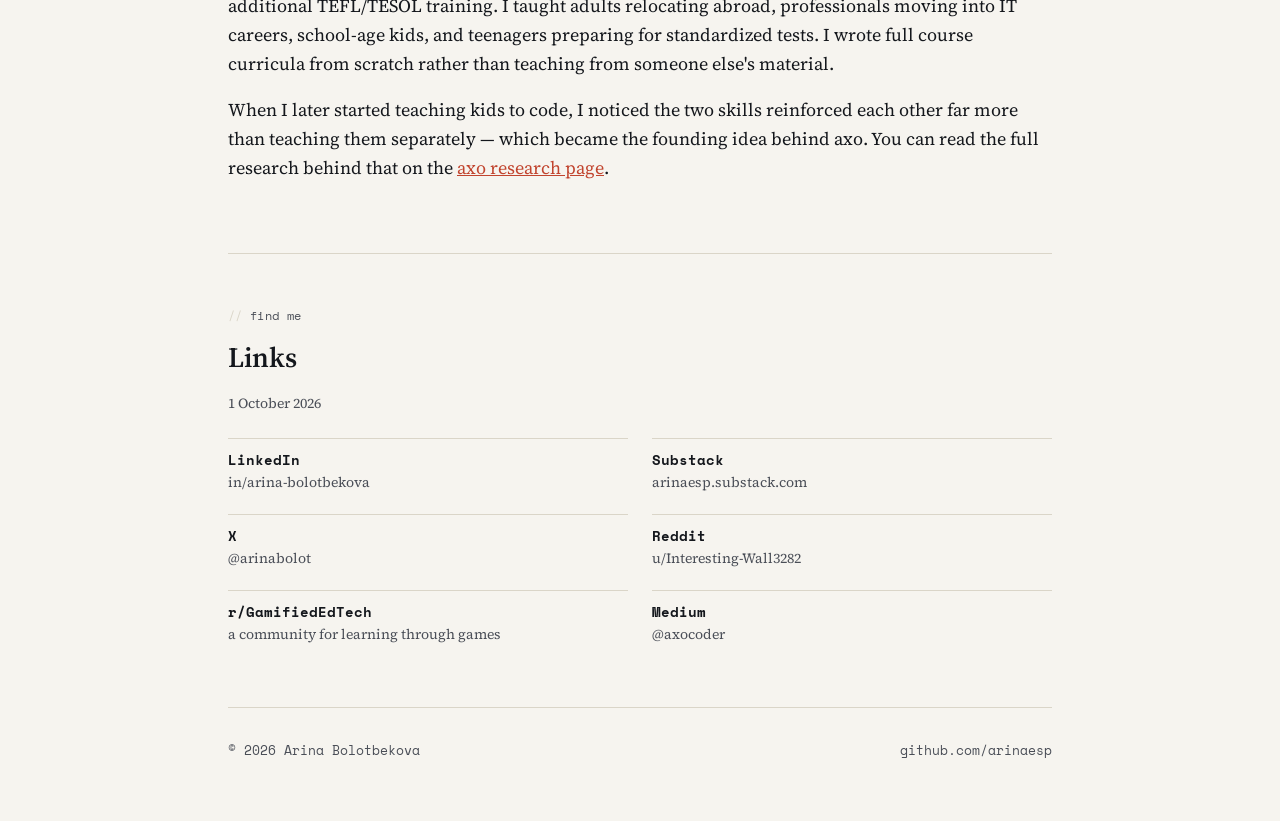
==== commit 73237ca3: "Rename the framework to English Through Logic CT-DGBLL is retired. Pages now say what the framework " ====
--- a/index.html
+++ b/index.html
@@ -4,7 +4,7 @@
 <meta charset="UTF-8">
 <meta name="viewport" content="width=device-width, initial-scale=1.0">
 <title>Arina Bolotbekova — Full-Stack Developer</title>
-<link rel="stylesheet" href="styles.css">
+<link rel="stylesheet" href="styles.css?v=2">
 </head>
 <body>
 
@@ -102,12 +102,12 @@
 
   <section class="section">
     <div class="section-label">research &amp; methodology</div>
-    <h2>CT-DGBLL (formerly ILLA)</h2>
-    <p class="pub-date"><time datetime="2026-08-01">1 August 2026</time> · rewritten <time datetime="2026-09-24">24 September 2026</time></p>
+    <h2>English Through Logic</h2>
+    <p class="pub-date"><time datetime="2026-08-01">1 August 2026</time> · renamed <time datetime="2026-10-09">9 October 2026</time></p>
     <p>
-      The framework behind axo: early English literacy and computational thinking,
-      learned at the same time through commands that are English words and program
-      instructions at once. Two conceptual papers are in preparation.
+      The framework behind axo: children learn English as the language that runs a
+      game, through commands that are English words and program instructions at once.
+      Formerly CT-DGBLL, and ILLA before that. A conceptual paper is in preparation.
     </p>
     <div class="cta-row">
       <a href="methodology.html" class="btn btn-primary">About the framework →</a>
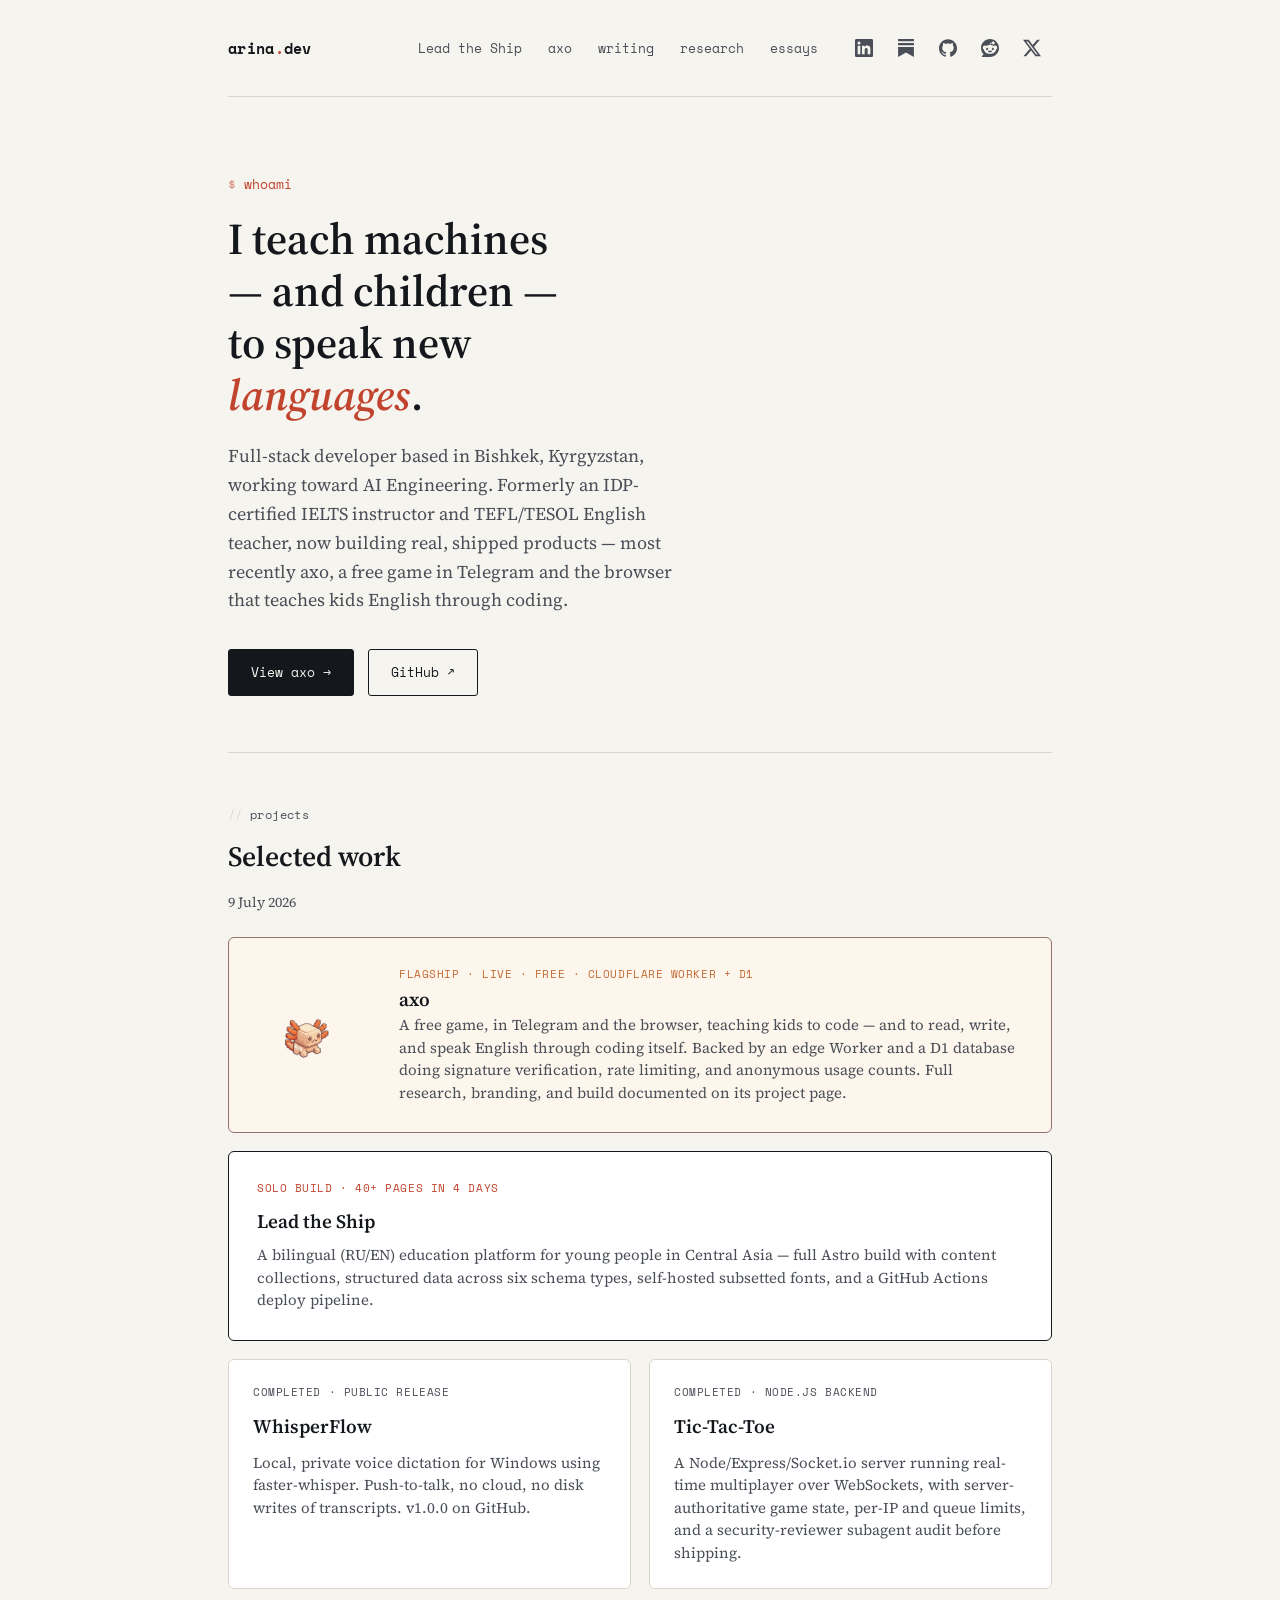
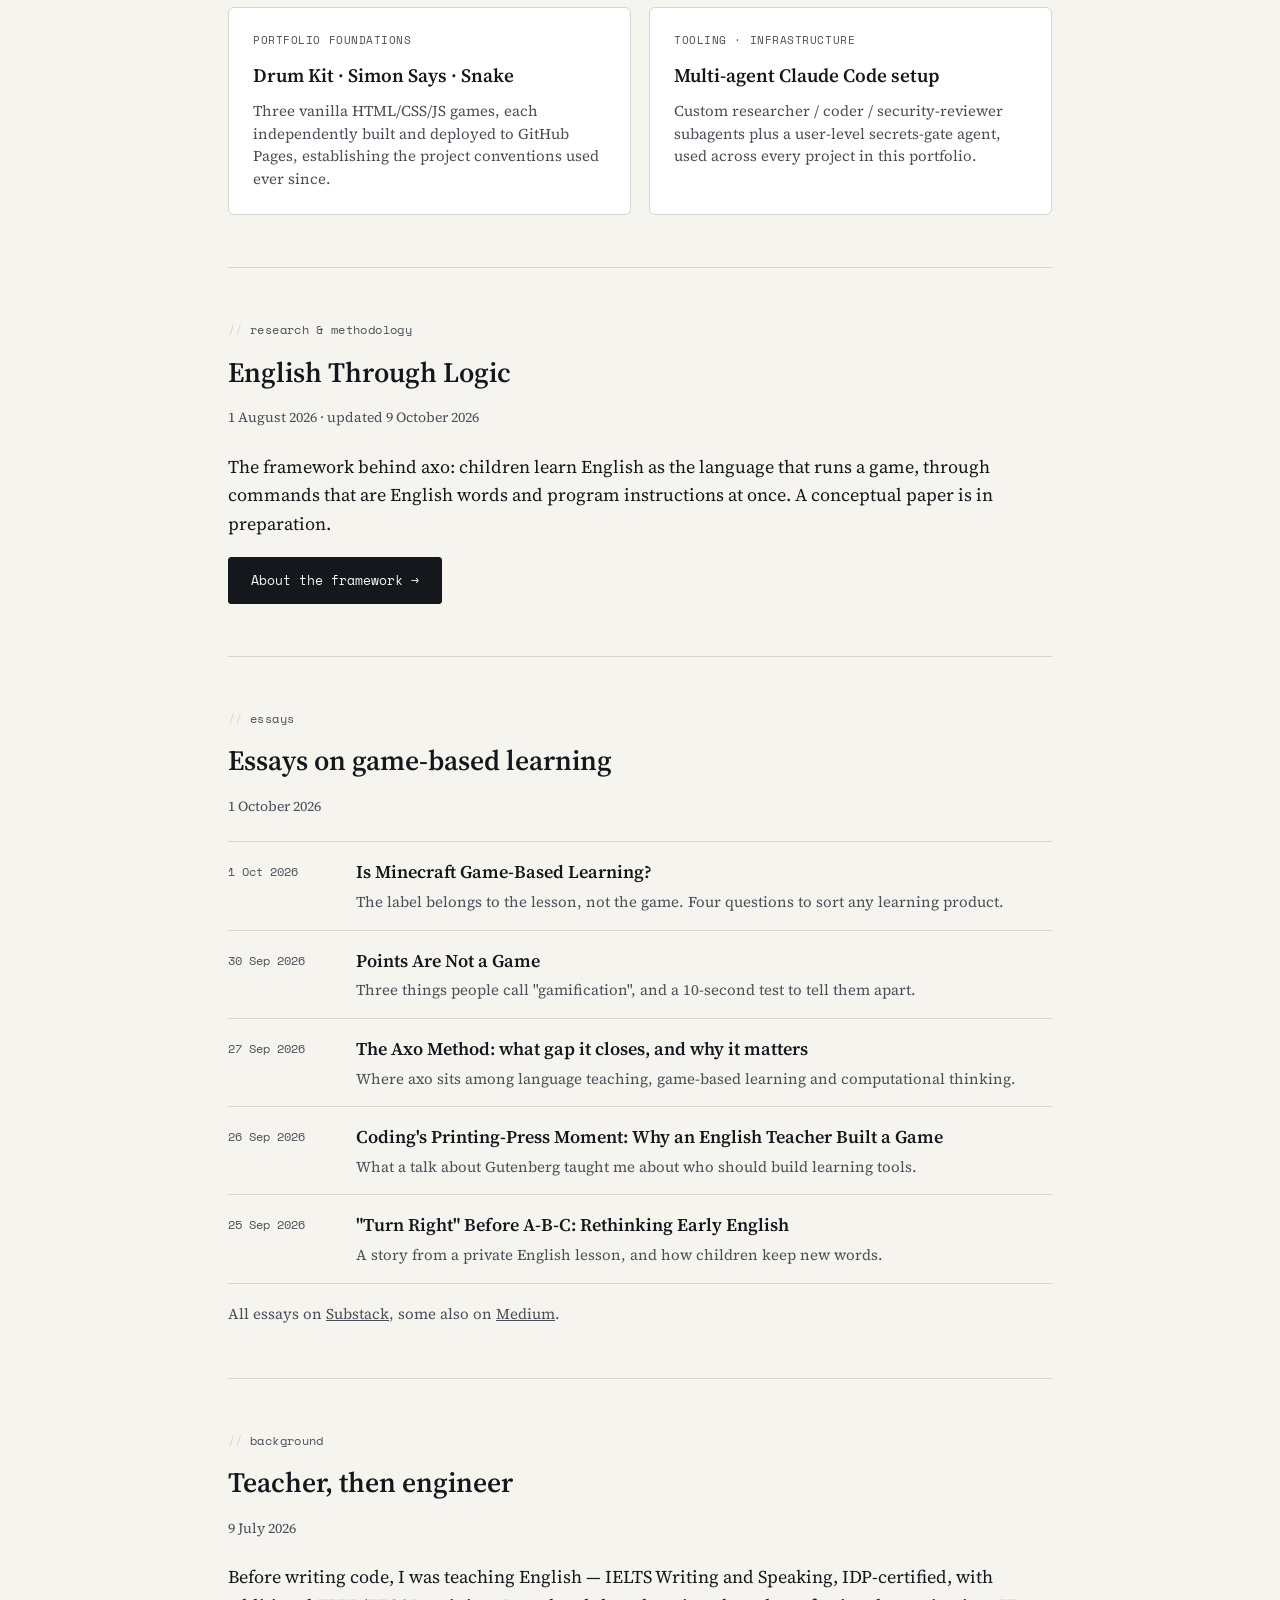
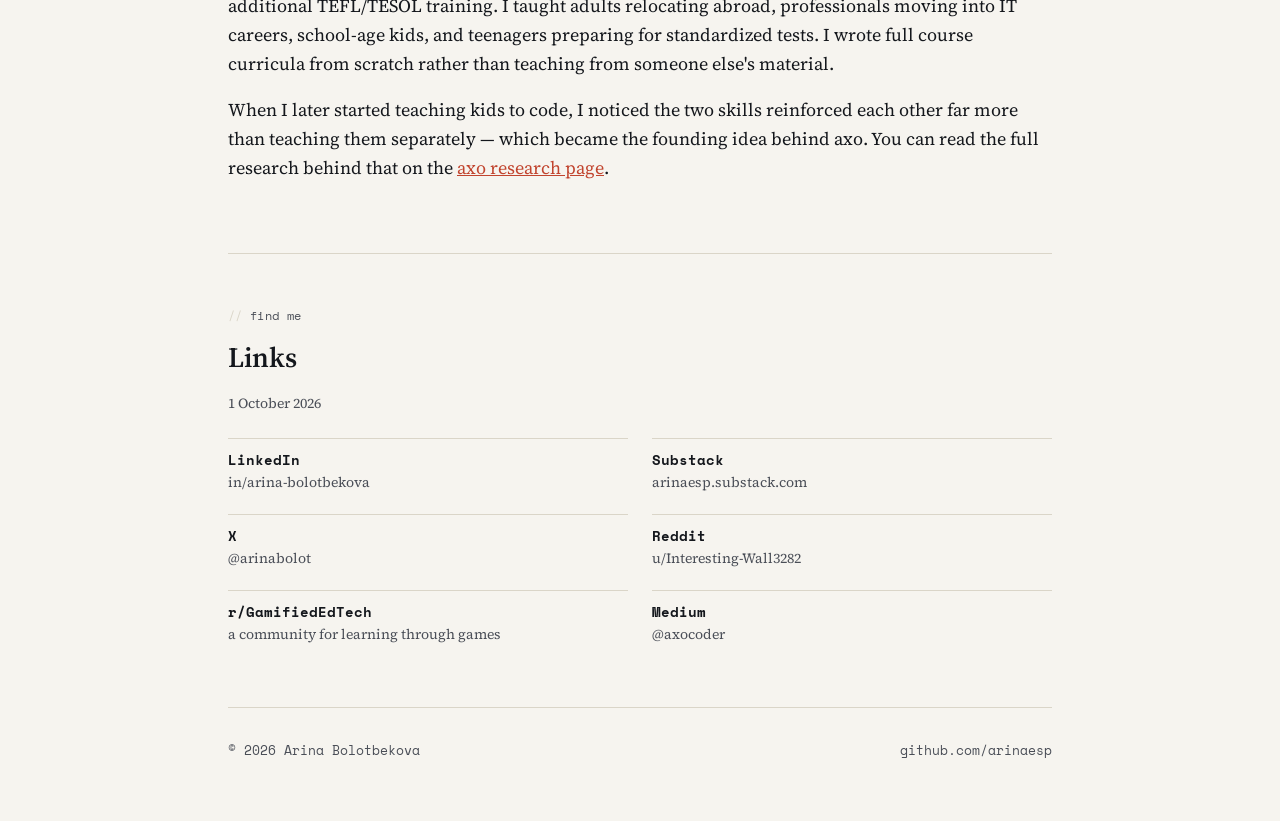
==== commit f052f7f1: "Remove the old framework names (CT-DGBLL, ILLA) Co-Authored-By: Claude Opus 5.5 <noreply@anthropic.c" ====
--- a/index.html
+++ b/index.html
@@ -103,11 +103,11 @@
   <section class="section">
     <div class="section-label">research &amp; methodology</div>
     <h2>English Through Logic</h2>
-    <p class="pub-date"><time datetime="2026-08-01">1 August 2026</time> · renamed <time datetime="2026-10-09">9 October 2026</time></p>
+    <p class="pub-date"><time datetime="2026-08-01">1 August 2026</time> · updated <time datetime="2026-10-09">9 October 2026</time></p>
     <p>
       The framework behind axo: children learn English as the language that runs a
       game, through commands that are English words and program instructions at once.
-      Formerly CT-DGBLL, and ILLA before that. A conceptual paper is in preparation.
+      A conceptual paper is in preparation.
     </p>
     <div class="cta-row">
       <a href="methodology.html" class="btn btn-primary">About the framework →</a>
